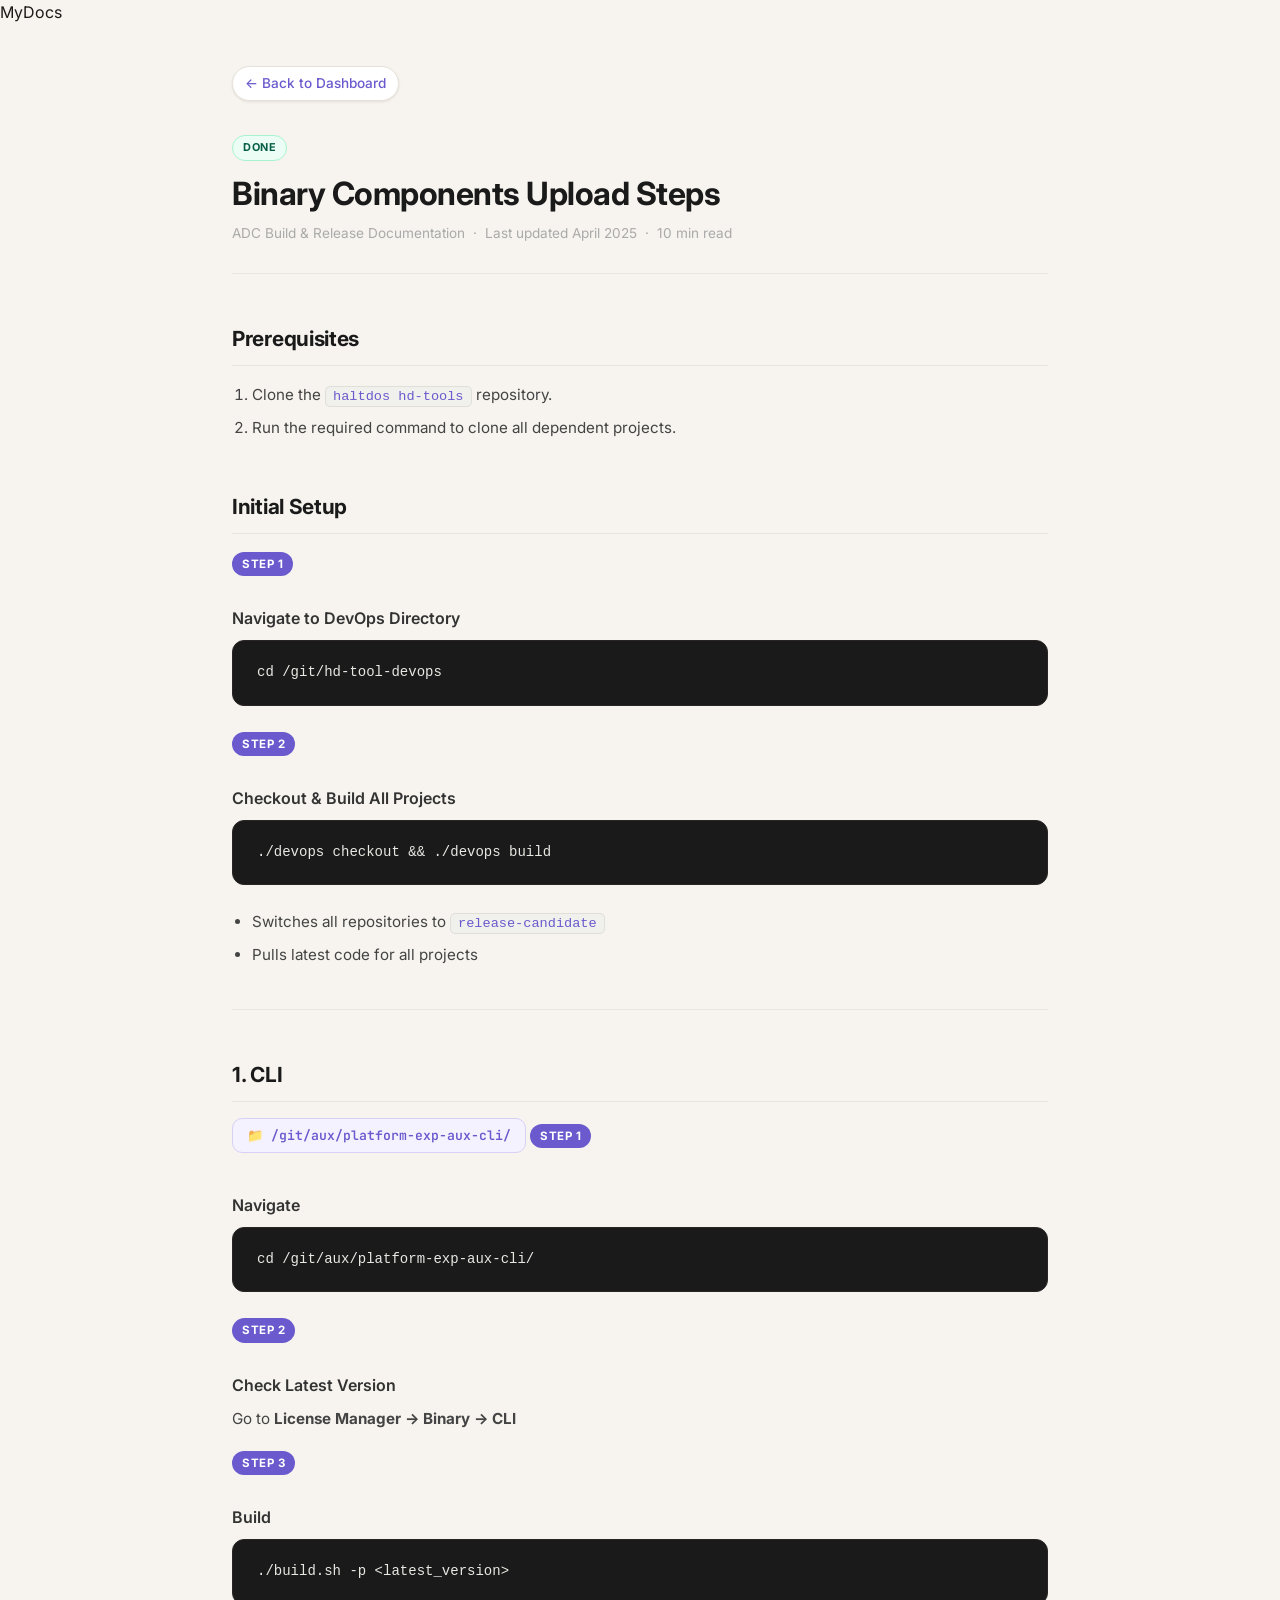
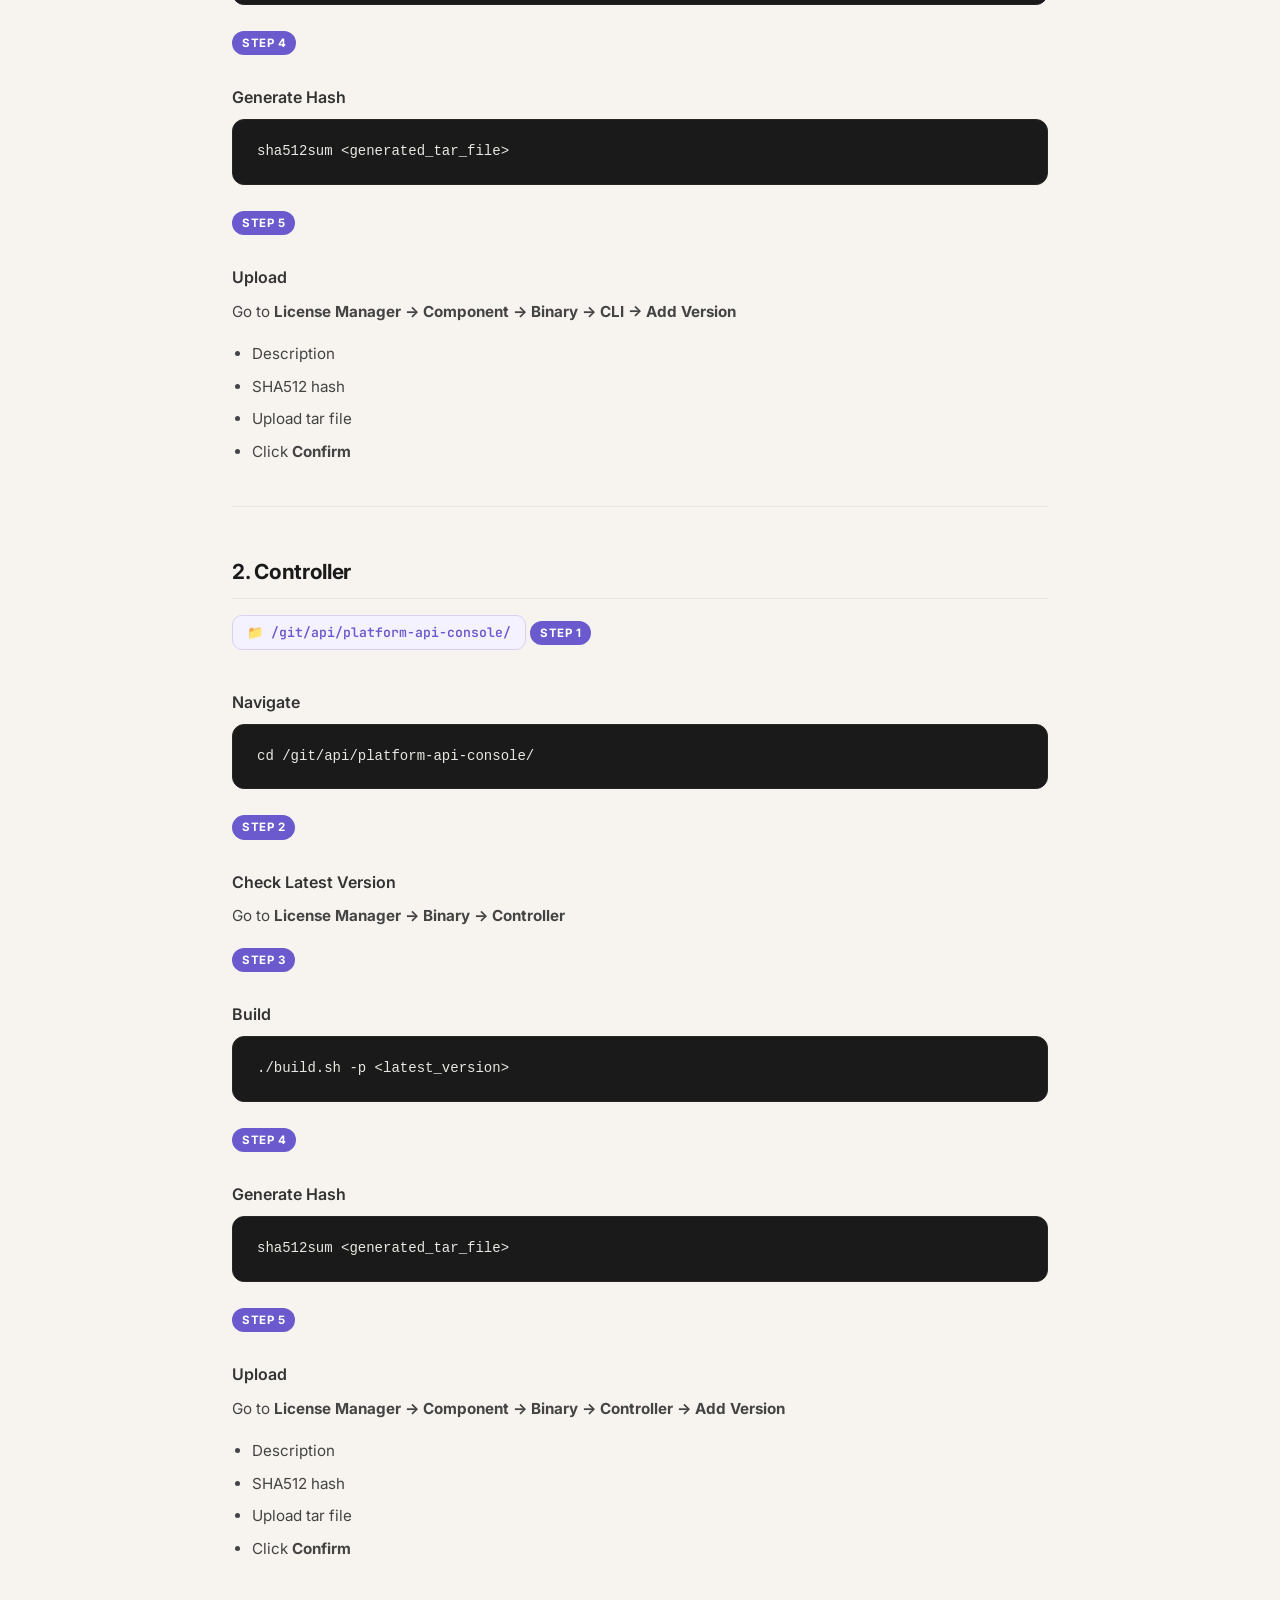
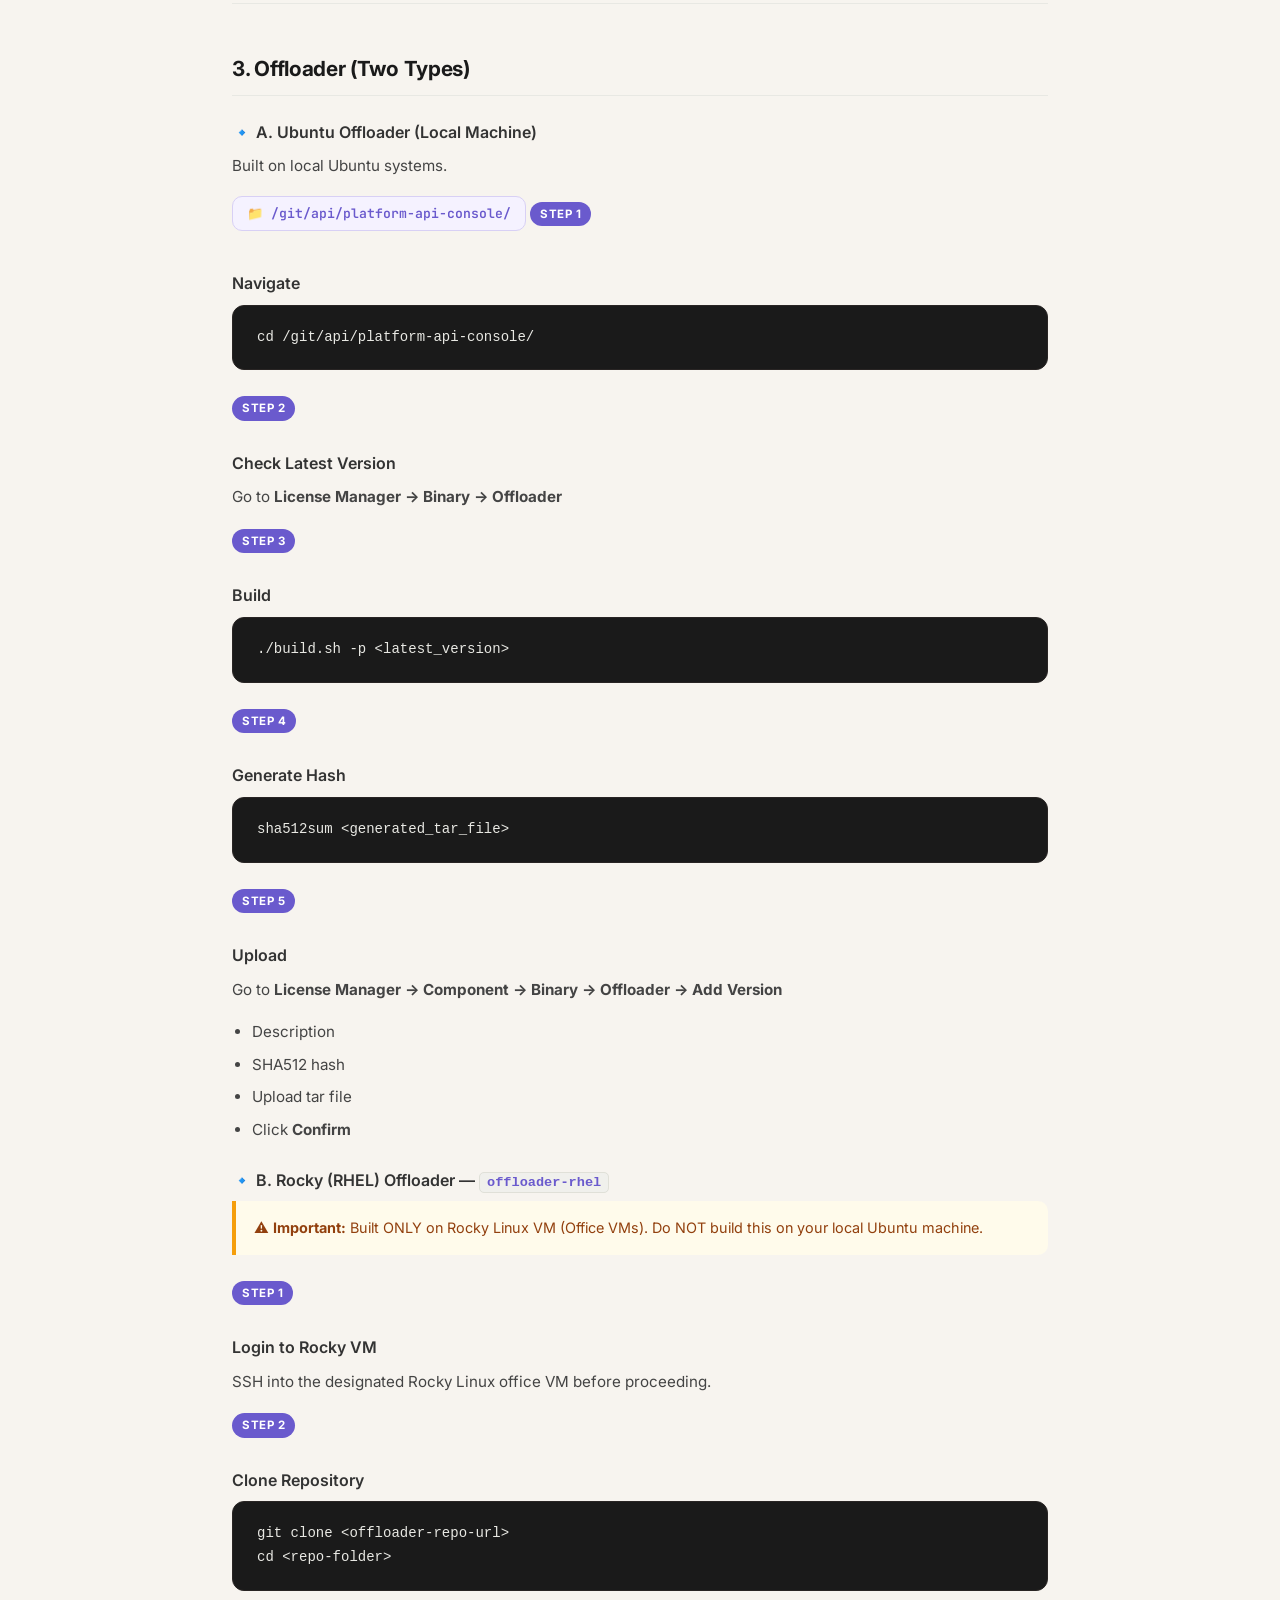
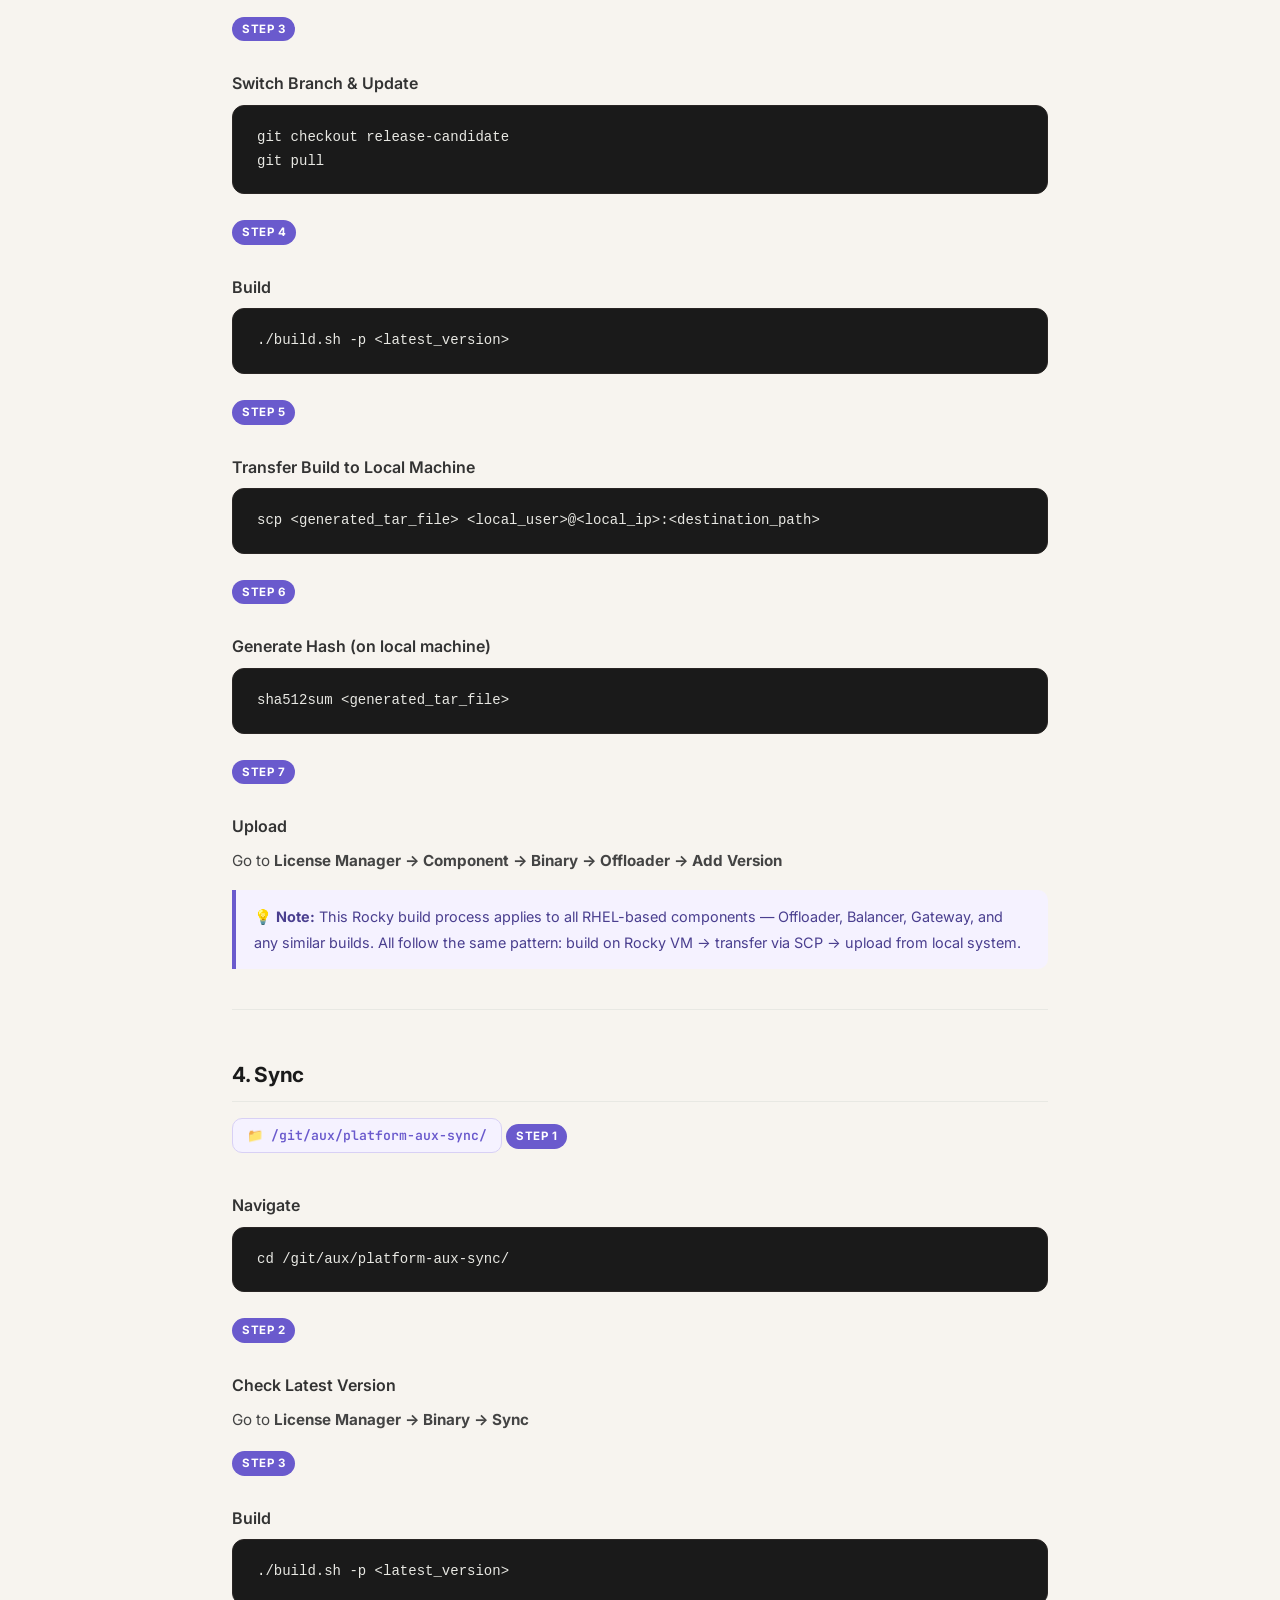
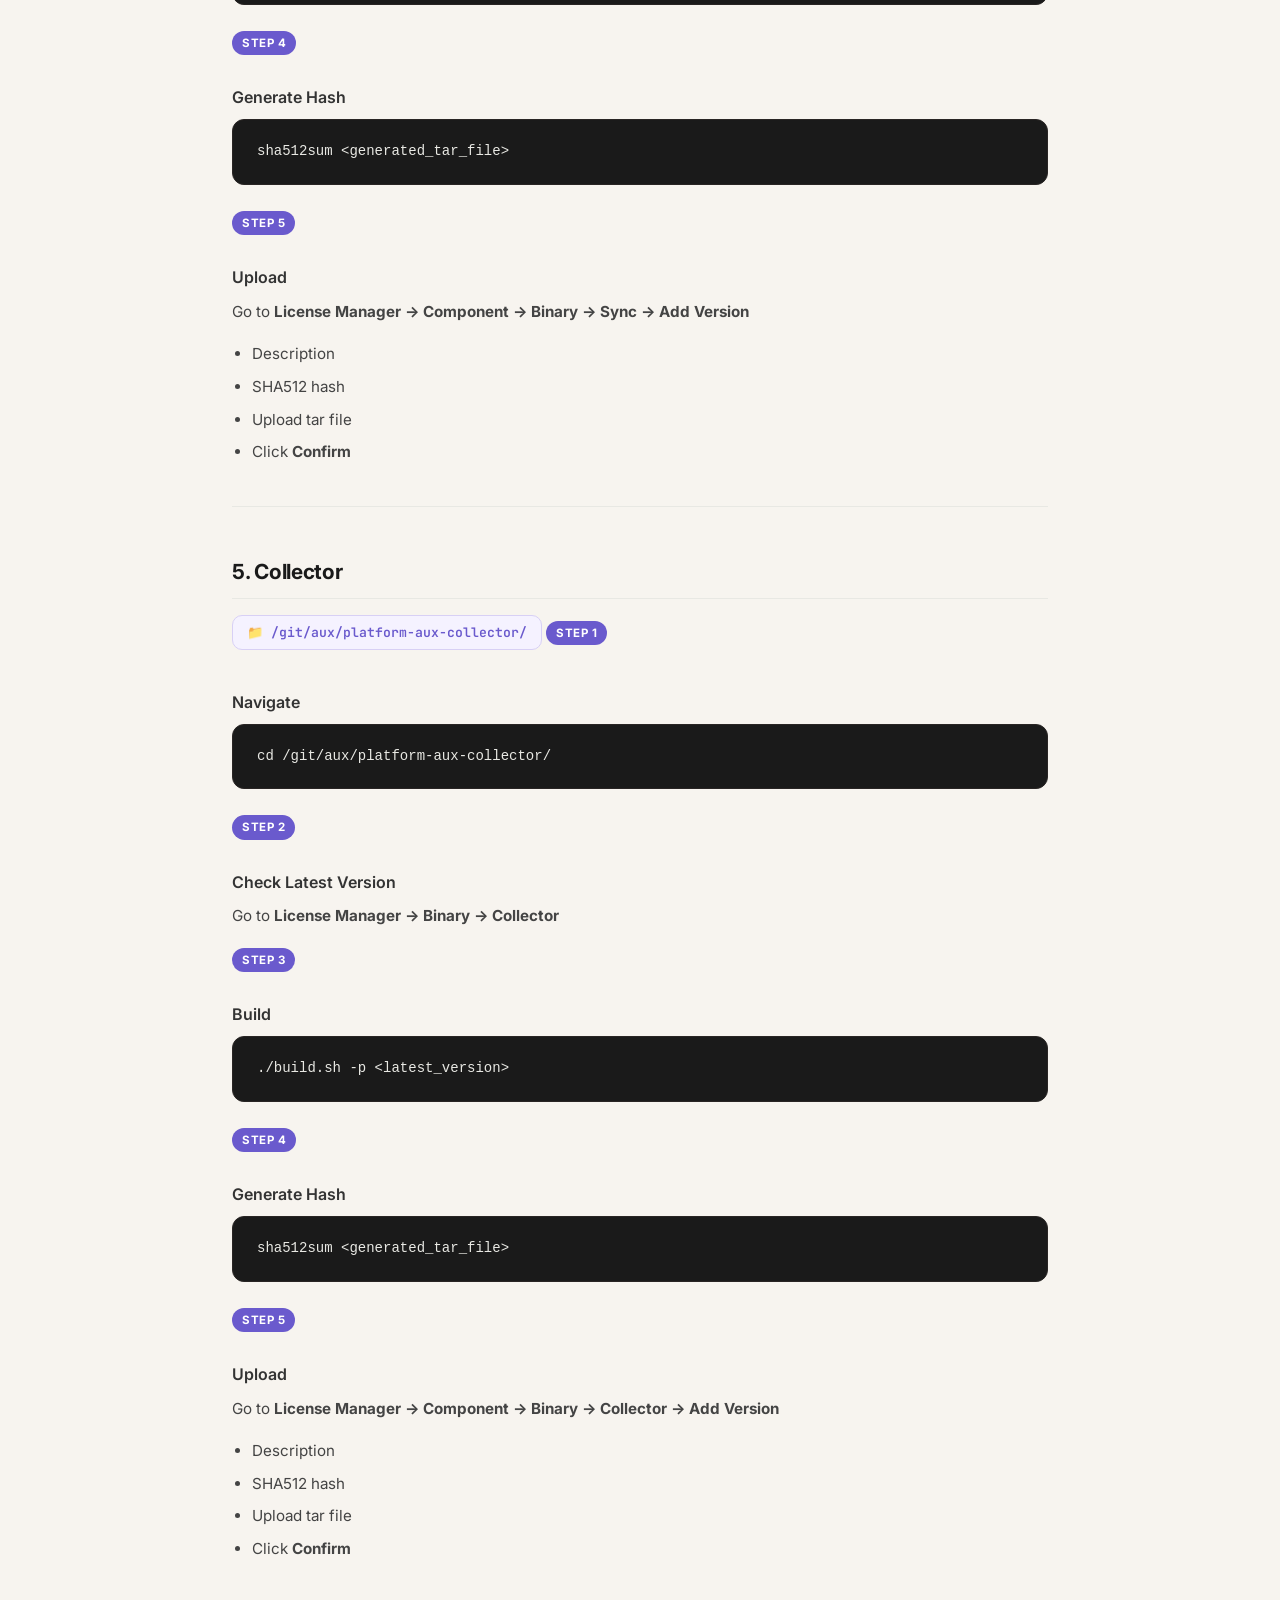
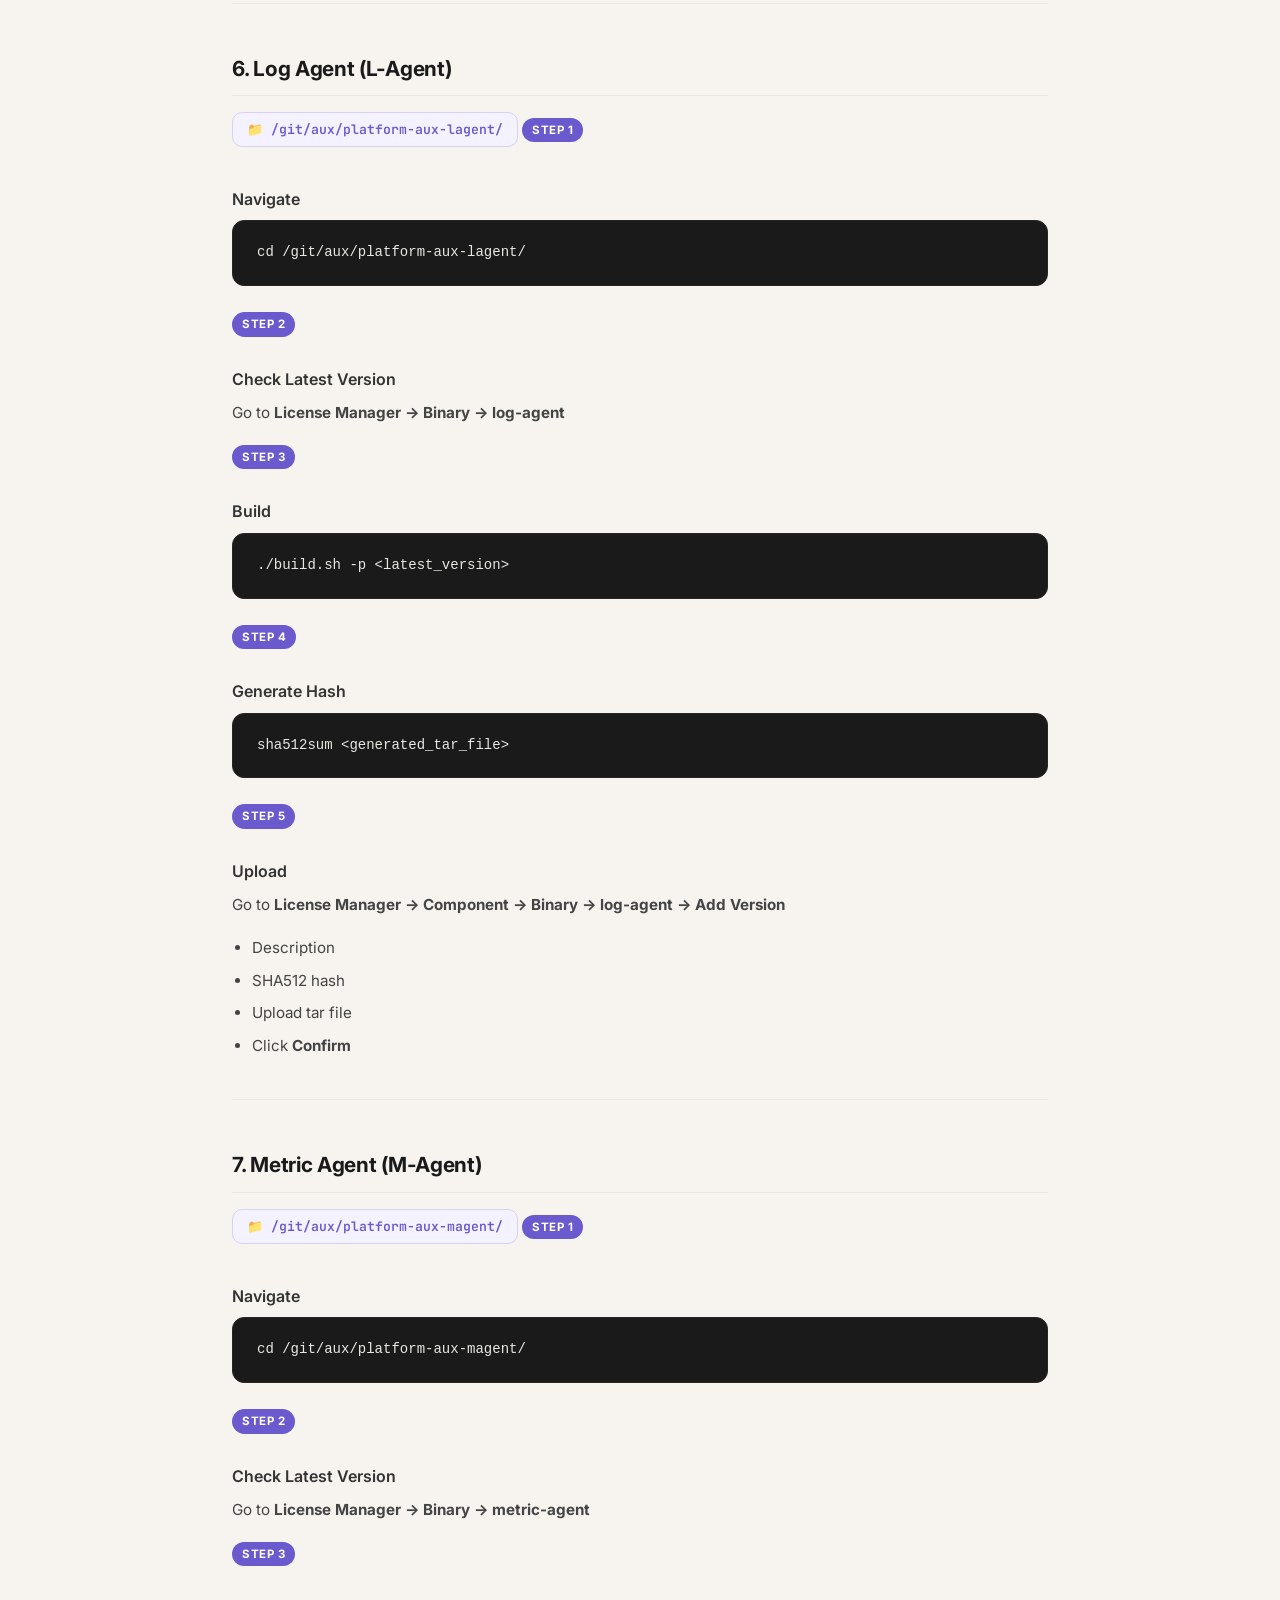
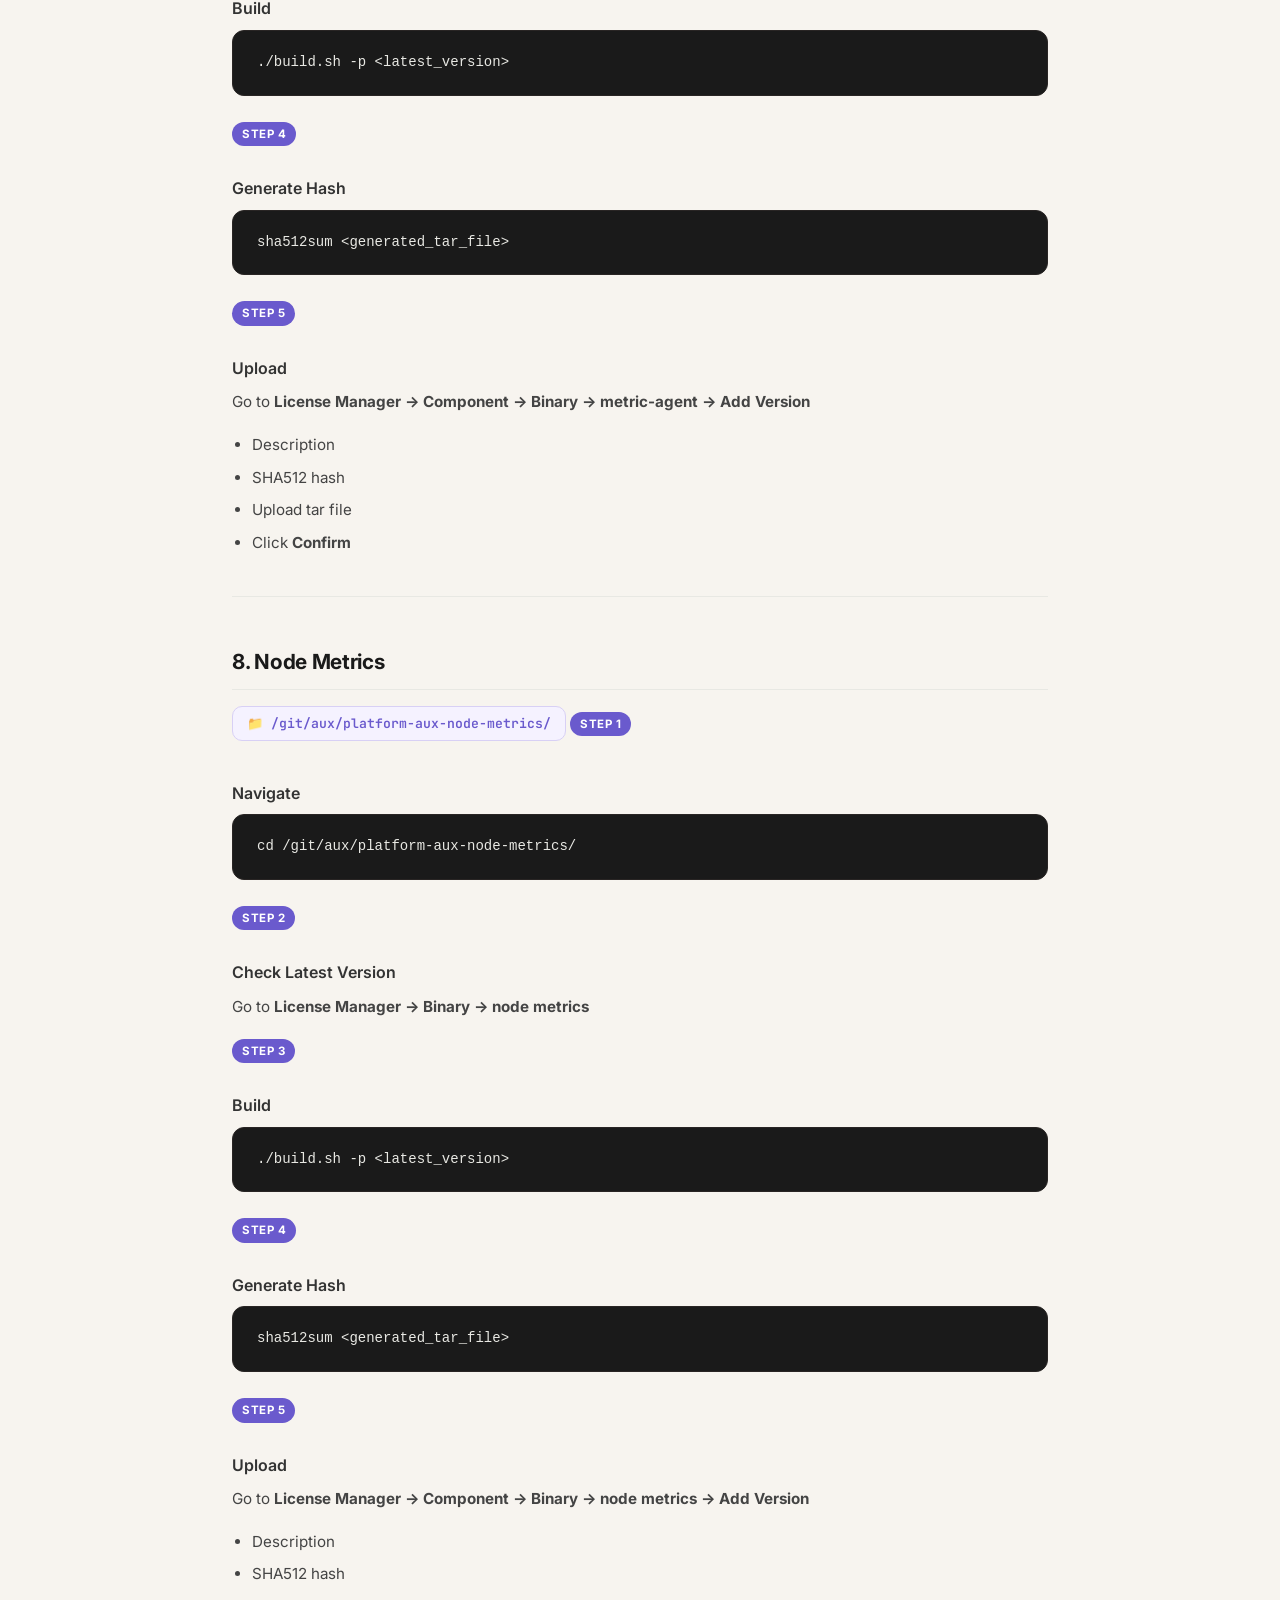
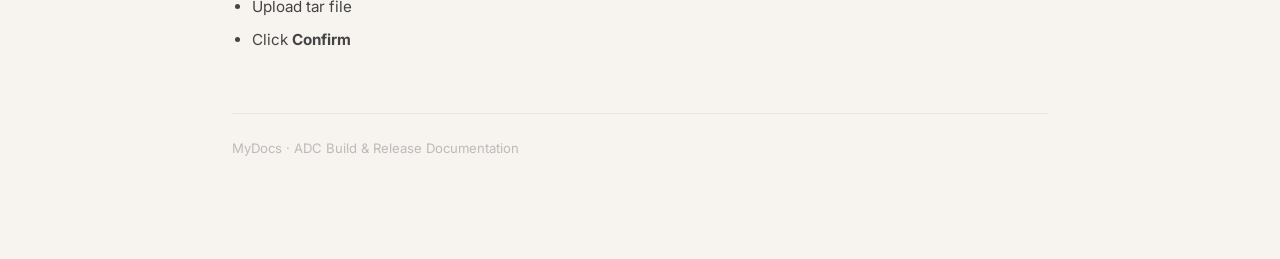
==== docs/binary-components-upload.html @ 84341613 "docs: update 2026-05-12 13:01" ====
<!DOCTYPE html>
<html lang="en">

<head>
    <meta charset="UTF-8" />
    <meta name="viewport" content="width=device-width, initial-scale=1.0" />
    <title>Binary Components Upload · MyDocs</title>
    <link rel="stylesheet" href="../style.css" />
    <style>
        .doc-wrapper {
            max-width: 70vw;
            margin: 0 auto;
            padding: 40px 40px 100px;
        }

        .back-btn {
            display: inline-flex;
            align-items: center;
            gap: 6px;
            font-size: 0.85rem;
            font-weight: 500;
            color: #6a5acd;
            text-decoration: none;
            margin-bottom: 32px;
            transition: gap 0.2s;
        }

        .back-btn:hover {
            gap: 10px;
        }

        .doc-header {
            margin-bottom: 40px;
            padding-bottom: 28px;
            border-bottom: 1px solid #e8e8e3;
        }

        .doc-header .tag {
            margin-bottom: 14px;
            display: inline-block;
        }

        .doc-header h1 {
            font-size: 2rem;
            font-weight: 700;
            letter-spacing: -0.5px;
            color: #1a1a1a;
            margin-bottom: 10px;
        }

        .doc-header .doc-meta {
            font-size: 0.85rem;
            color: #aaa;
        }

        /* ── Section headings ── */
        .doc-content h2 {
            font-size: 1.3rem;
            font-weight: 700;
            color: #1a1a1a;
            margin: 48px 0 16px;
            padding-bottom: 10px;
            border-bottom: 1px solid #e8e8e3;
            letter-spacing: -0.3px;
        }

        .doc-content h3 {
            font-size: 1rem;
            font-weight: 600;
            color: #333;
            margin: 24px 0 8px;
        }

        .doc-content p {
            font-size: 0.95rem;
            color: #444;
            line-height: 1.75;
            margin-bottom: 16px;
        }

        .doc-content ul,
        .doc-content ol {
            padding-left: 20px;
            margin-bottom: 16px;
        }

        .doc-content li {
            font-size: 0.95rem;
            color: #444;
            line-height: 1.75;
            margin-bottom: 6px;
        }

        /* ── Inline code ── */
        .doc-content code {
            background-color: #f0f0ec;
            border: 1px solid #e0e0d8;
            border-radius: 5px;
            padding: 2px 7px;
            font-size: 0.85rem;
            font-family: 'Courier New', monospace;
            color: #6a5acd;
        }

        /* ── Code block ── */
        .doc-content pre {
            background-color: #1a1a1a;
            border-radius: 12px;
            padding: 20px 24px;
            overflow-x: auto;
            margin-bottom: 24px;
        }

        .doc-content pre code {
            background: none;
            border: none;
            padding: 0;
            color: #e8e8e3;
            font-size: 0.875rem;
            line-height: 1.7;
        }

        /* ── Callout — purple (info) ── */
        .callout {
            background-color: #f5f2ff;
            border-left: 4px solid #6a5acd;
            border-radius: 0 10px 10px 0;
            padding: 14px 18px;
            margin-bottom: 24px;
        }

        .callout p {
            margin: 0;
            font-size: 0.9rem;
            color: #4a3f8f;
        }

        /* ── Warning callout — amber ── */
        .callout.warning {
            background-color: #fffbeb;
            border-left: 4px solid #f59e0b;
        }

        .callout.warning p {
            color: #92400e;
        }

        /* ── Component badge ── */
        .component-badge {
            display: inline-flex;
            align-items: center;
            gap: 8px;
            background-color: #f5f2ff;
            border: 1px solid #d8d0f5;
            border-radius: 10px;
            padding: 6px 14px;
            font-size: 0.82rem;
            font-weight: 600;
            color: #6a5acd;
            margin-bottom: 16px;
        }

        /* ── Step indicator ── */
        .step-label {
            display: inline-block;
            background-color: #6a5acd;
            color: #fff;
            font-size: 0.72rem;
            font-weight: 700;
            padding: 3px 10px;
            border-radius: 999px;
            margin-bottom: 6px;
            letter-spacing: 0.5px;
            text-transform: uppercase;
        }

        /* ── Divider ── */
        .doc-content hr {
            border: none;
            border-top: 1px solid #e8e8e3;
            margin: 40px 0;
        }

        /* ── Doc footer ── */
        .doc-footer {
            margin-top: 60px;
            padding-top: 24px;
            border-top: 1px solid #e8e8e3;
            font-size: 0.82rem;
            color: #bbb;
        }
    </style>
</head>

<body>

    <!-- ── Navbar ── -->
    <nav class="navbar">
        <div class="logo">My<span>Docs</span></div>
    </nav>

    <div class="doc-wrapper">

        <!-- ── Back ── -->
        <a class="back-btn" href="../index.html">← Back to Dashboard</a>

        <!-- ── Header ── -->
        <div class="doc-header">
            <span class="tag done">Done</span>
            <h1>Binary Components Upload Steps</h1>
            <div class="doc-meta">ADC Build &amp; Release Documentation &nbsp;·&nbsp; Last updated April 2025
                &nbsp;·&nbsp; 10 min read</div>
        </div>

        <!-- ── Content ── -->
        <div class="doc-content">

            <!-- PREREQUISITES -->
            <h2>Prerequisites</h2>
            <ol>
                <li>Clone the <code>haltdos hd-tools</code> repository.</li>
                <li>Run the required command to clone all dependent projects.</li>
            </ol>

            <!-- INITIAL SETUP -->
            <h2>Initial Setup</h2>

            <span class="step-label">Step 1</span>
            <h3>Navigate to DevOps Directory</h3>
            <pre><code>cd /git/hd-tool-devops</code></pre>

            <span class="step-label">Step 2</span>
            <h3>Checkout &amp; Build All Projects</h3>
            <pre><code>./devops checkout && ./devops build</code></pre>
            <ul>
                <li>Switches all repositories to <code>release-candidate</code></li>
                <li>Pulls latest code for all projects</li>
            </ul>

            <hr />

            <!-- 1. CLI -->
            <h2>1. CLI</h2>
            <div class="component-badge">📁 /git/aux/platform-exp-aux-cli/</div>

            <span class="step-label">Step 1</span>
            <h3>Navigate</h3>
            <pre><code>cd /git/aux/platform-exp-aux-cli/</code></pre>

            <span class="step-label">Step 2</span>
            <h3>Check Latest Version</h3>
            <p>Go to <strong>License Manager → Binary → CLI</strong></p>

            <span class="step-label">Step 3</span>
            <h3>Build</h3>
            <pre><code>./build.sh -p &lt;latest_version&gt;</code></pre>

            <span class="step-label">Step 4</span>
            <h3>Generate Hash</h3>
            <pre><code>sha512sum &lt;generated_tar_file&gt;</code></pre>

            <span class="step-label">Step 5</span>
            <h3>Upload</h3>
            <p>Go to <strong>License Manager → Component → Binary → CLI → Add Version</strong></p>
            <ul>
                <li>Description</li>
                <li>SHA512 hash</li>
                <li>Upload tar file</li>
                <li>Click <strong>Confirm</strong></li>
            </ul>

            <hr />

            <!-- 2. CONTROLLER -->
            <h2>2. Controller</h2>
            <div class="component-badge">📁 /git/api/platform-api-console/</div>

            <span class="step-label">Step 1</span>
            <h3>Navigate</h3>
            <pre><code>cd /git/api/platform-api-console/</code></pre>

            <span class="step-label">Step 2</span>
            <h3>Check Latest Version</h3>
            <p>Go to <strong>License Manager → Binary → Controller</strong></p>

            <span class="step-label">Step 3</span>
            <h3>Build</h3>
            <pre><code>./build.sh -p &lt;latest_version&gt;</code></pre>

            <span class="step-label">Step 4</span>
            <h3>Generate Hash</h3>
            <pre><code>sha512sum &lt;generated_tar_file&gt;</code></pre>

            <span class="step-label">Step 5</span>
            <h3>Upload</h3>
            <p>Go to <strong>License Manager → Component → Binary → Controller → Add Version</strong></p>
            <ul>
                <li>Description</li>
                <li>SHA512 hash</li>
                <li>Upload tar file</li>
                <li>Click <strong>Confirm</strong></li>
            </ul>

            <hr />

            <!-- 3. OFFLOADER -->
            <h2>3. Offloader (Two Types)</h2>

            <h3>🔹 A. Ubuntu Offloader (Local Machine)</h3>
            <p>Built on local Ubuntu systems.</p>
            <div class="component-badge">📁 /git/api/platform-api-console/</div>

            <span class="step-label">Step 1</span>
            <h3>Navigate</h3>
            <pre><code>cd /git/api/platform-api-console/</code></pre>

            <span class="step-label">Step 2</span>
            <h3>Check Latest Version</h3>
            <p>Go to <strong>License Manager → Binary → Offloader</strong></p>

            <span class="step-label">Step 3</span>
            <h3>Build</h3>
            <pre><code>./build.sh -p &lt;latest_version&gt;</code></pre>

            <span class="step-label">Step 4</span>
            <h3>Generate Hash</h3>
            <pre><code>sha512sum &lt;generated_tar_file&gt;</code></pre>

            <span class="step-label">Step 5</span>
            <h3>Upload</h3>
            <p>Go to <strong>License Manager → Component → Binary → Offloader → Add Version</strong></p>
            <ul>
                <li>Description</li>
                <li>SHA512 hash</li>
                <li>Upload tar file</li>
                <li>Click <strong>Confirm</strong></li>
            </ul>

            <h3>🔹 B. Rocky (RHEL) Offloader — <code>offloader-rhel</code></h3>
            <div class="callout warning">
                <p>⚠️ <strong>Important:</strong> Built ONLY on Rocky Linux VM (Office VMs). Do NOT build this on your
                    local Ubuntu machine.</p>
            </div>

            <span class="step-label">Step 1</span>
            <h3>Login to Rocky VM</h3>
            <p>SSH into the designated Rocky Linux office VM before proceeding.</p>

            <span class="step-label">Step 2</span>
            <h3>Clone Repository</h3>
            <pre><code>git clone &lt;offloader-repo-url&gt;
cd &lt;repo-folder&gt;</code></pre>

            <span class="step-label">Step 3</span>
            <h3>Switch Branch &amp; Update</h3>
            <pre><code>git checkout release-candidate
git pull</code></pre>

            <span class="step-label">Step 4</span>
            <h3>Build</h3>
            <pre><code>./build.sh -p &lt;latest_version&gt;</code></pre>

            <span class="step-label">Step 5</span>
            <h3>Transfer Build to Local Machine</h3>
            <pre><code>scp &lt;generated_tar_file&gt; &lt;local_user&gt;@&lt;local_ip&gt;:&lt;destination_path&gt;</code></pre>

            <span class="step-label">Step 6</span>
            <h3>Generate Hash (on local machine)</h3>
            <pre><code>sha512sum &lt;generated_tar_file&gt;</code></pre>

            <span class="step-label">Step 7</span>
            <h3>Upload</h3>
            <p>Go to <strong>License Manager → Component → Binary → Offloader → Add Version</strong></p>

            <div class="callout">
                <p>💡 <strong>Note:</strong> This Rocky build process applies to all RHEL-based components — Offloader,
                    Balancer, Gateway, and any similar builds. All follow the same pattern: build on Rocky VM → transfer
                    via SCP → upload from local system.</p>
            </div>

            <hr />

            <!-- 4. SYNC -->
            <h2>4. Sync</h2>
            <div class="component-badge">📁 /git/aux/platform-aux-sync/</div>

            <span class="step-label">Step 1</span>
            <h3>Navigate</h3>
            <pre><code>cd /git/aux/platform-aux-sync/</code></pre>

            <span class="step-label">Step 2</span>
            <h3>Check Latest Version</h3>
            <p>Go to <strong>License Manager → Binary → Sync</strong></p>

            <span class="step-label">Step 3</span>
            <h3>Build</h3>
            <pre><code>./build.sh -p &lt;latest_version&gt;</code></pre>

            <span class="step-label">Step 4</span>
            <h3>Generate Hash</h3>
            <pre><code>sha512sum &lt;generated_tar_file&gt;</code></pre>

            <span class="step-label">Step 5</span>
            <h3>Upload</h3>
            <p>Go to <strong>License Manager → Component → Binary → Sync → Add Version</strong></p>
            <ul>
                <li>Description</li>
                <li>SHA512 hash</li>
                <li>Upload tar file</li>
                <li>Click <strong>Confirm</strong></li>
            </ul>

            <hr />

            <!-- 5. COLLECTOR -->
            <h2>5. Collector</h2>
            <div class="component-badge">📁 /git/aux/platform-aux-collector/</div>

            <span class="step-label">Step 1</span>
            <h3>Navigate</h3>
            <pre><code>cd /git/aux/platform-aux-collector/</code></pre>

            <span class="step-label">Step 2</span>
            <h3>Check Latest Version</h3>
            <p>Go to <strong>License Manager → Binary → Collector</strong></p>

            <span class="step-label">Step 3</span>
            <h3>Build</h3>
            <pre><code>./build.sh -p &lt;latest_version&gt;</code></pre>

            <span class="step-label">Step 4</span>
            <h3>Generate Hash</h3>
            <pre><code>sha512sum &lt;generated_tar_file&gt;</code></pre>

            <span class="step-label">Step 5</span>
            <h3>Upload</h3>
            <p>Go to <strong>License Manager → Component → Binary → Collector → Add Version</strong></p>
            <ul>
                <li>Description</li>
                <li>SHA512 hash</li>
                <li>Upload tar file</li>
                <li>Click <strong>Confirm</strong></li>
            </ul>

            <hr />

            <!-- 6. LOG AGENT -->
            <h2>6. Log Agent (L-Agent)</h2>
            <div class="component-badge">📁 /git/aux/platform-aux-lagent/</div>

            <span class="step-label">Step 1</span>
            <h3>Navigate</h3>
            <pre><code>cd /git/aux/platform-aux-lagent/</code></pre>

            <span class="step-label">Step 2</span>
            <h3>Check Latest Version</h3>
            <p>Go to <strong>License Manager → Binary → log-agent</strong></p>

            <span class="step-label">Step 3</span>
            <h3>Build</h3>
            <pre><code>./build.sh -p &lt;latest_version&gt;</code></pre>

            <span class="step-label">Step 4</span>
            <h3>Generate Hash</h3>
            <pre><code>sha512sum &lt;generated_tar_file&gt;</code></pre>

            <span class="step-label">Step 5</span>
            <h3>Upload</h3>
            <p>Go to <strong>License Manager → Component → Binary → log-agent → Add Version</strong></p>
            <ul>
                <li>Description</li>
                <li>SHA512 hash</li>
                <li>Upload tar file</li>
                <li>Click <strong>Confirm</strong></li>
            </ul>

            <hr />

            <!-- 7. METRIC AGENT -->
            <h2>7. Metric Agent (M-Agent)</h2>
            <div class="component-badge">📁 /git/aux/platform-aux-magent/</div>

            <span class="step-label">Step 1</span>
            <h3>Navigate</h3>
            <pre><code>cd /git/aux/platform-aux-magent/</code></pre>

            <span class="step-label">Step 2</span>
            <h3>Check Latest Version</h3>
            <p>Go to <strong>License Manager → Binary → metric-agent</strong></p>

            <span class="step-label">Step 3</span>
            <h3>Build</h3>
            <pre><code>./build.sh -p &lt;latest_version&gt;</code></pre>

            <span class="step-label">Step 4</span>
            <h3>Generate Hash</h3>
            <pre><code>sha512sum &lt;generated_tar_file&gt;</code></pre>

            <span class="step-label">Step 5</span>
            <h3>Upload</h3>
            <p>Go to <strong>License Manager → Component → Binary → metric-agent → Add Version</strong></p>
            <ul>
                <li>Description</li>
                <li>SHA512 hash</li>
                <li>Upload tar file</li>
                <li>Click <strong>Confirm</strong></li>
            </ul>

            <hr />

            <!-- 8. NODE METRICS -->
            <h2>8. Node Metrics</h2>
            <div class="component-badge">📁 /git/aux/platform-aux-node-metrics/</div>

            <span class="step-label">Step 1</span>
            <h3>Navigate</h3>
            <pre><code>cd /git/aux/platform-aux-node-metrics/</code></pre>

            <span class="step-label">Step 2</span>
            <h3>Check Latest Version</h3>
            <p>Go to <strong>License Manager → Binary → node metrics</strong></p>

            <span class="step-label">Step 3</span>
            <h3>Build</h3>
            <pre><code>./build.sh -p &lt;latest_version&gt;</code></pre>

            <span class="step-label">Step 4</span>
            <h3>Generate Hash</h3>
            <pre><code>sha512sum &lt;generated_tar_file&gt;</code></pre>

            <span class="step-label">Step 5</span>
            <h3>Upload</h3>
            <p>Go to <strong>License Manager → Component → Binary → node metrics → Add Version</strong></p>
            <ul>
                <li>Description</li>
                <li>SHA512 hash</li>
                <li>Upload tar file</li>
                <li>Click <strong>Confirm</strong></li>
            </ul>

        </div>
        <!-- ── End Content ── -->

        <div class="doc-footer">
            MyDocs · ADC Build &amp; Release Documentation
        </div>

    </div>

</body>

</html>
---- style.css ----
/* ============================================
   HALTDOS DOCS — Design System
   Phase 1: Full CSS Foundation
   Palette: Warm Slate + Amber
============================================ */

/* ── Google Fonts ── */
@import url('https://fonts.googleapis.com/css2?family=Inter:wght@300;400;500;600;700;800&family=JetBrains+Mono:wght@400;500&display=swap');

/* ============================================
   DESIGN TOKENS — Light Mode
============================================ */
:root {
    /* Backgrounds */
    --bg-base: #F7F4EF;
    --bg-surface: #FFFFFF;
    --bg-elevated: #FDFCFA;
    --bg-sunken: #F0EDE6;

    /* Sidebar */
    --sidebar-bg: #1C1917;
    --sidebar-text: #A8A29E;
    --sidebar-text-hover: #FAFAF9;
    --sidebar-active-bg: rgba(217, 119, 6, 0.15);
    --sidebar-active: #F59E0B;
    --sidebar-border: rgba(255, 255, 255, 0.06);
    --sidebar-width: 260px;

    /* Accent — Amber */
    --accent: #D97706;
    --accent-hover: #B45309;
    --accent-soft: #FEF3C7;
    --accent-border: #FDE68A;
    --accent-text: #92400E;

    /* Text */
    --text-primary: #1C1917;
    --text-secondary: #44403C;
    --text-muted: #78716C;
    --text-faint: #A8A29E;

    /* Borders */
    --border: #E7E2D9;
    --border-strong: #D6CFC4;

    /* Status colors */
    --done-bg: #ECFDF5;
    --done-text: #065F46;
    --done-border: #A7F3D0;

    --progress-bg: #FEF3C7;
    --progress-text: #92400E;
    --progress-border: #FDE68A;

    --draft-bg: #F5F5F4;
    --draft-text: #57534E;
    --draft-border: #D6D3D1;

    /* Shadows */
    --shadow-sm: 0 1px 3px rgba(28, 25, 23, 0.06), 0 1px 2px rgba(28, 25, 23, 0.04);
    --shadow-md: 0 4px 16px rgba(28, 25, 23, 0.08), 0 2px 6px rgba(28, 25, 23, 0.04);
    --shadow-lg: 0 12px 40px rgba(28, 25, 23, 0.12), 0 4px 12px rgba(28, 25, 23, 0.06);
    --shadow-glow: 0 0 0 3px rgba(217, 119, 6, 0.15);

    /* Radius */
    --radius-sm: 6px;
    --radius-md: 12px;
    --radius-lg: 16px;
    --radius-xl: 22px;
    --radius-full: 999px;

    /* Transitions */
    --transition: all 0.2s cubic-bezier(0.4, 0, 0.2, 1);
    --transition-slow: all 0.35s cubic-bezier(0.4, 0, 0.2, 1);

    /* Typography */
    --font-sans: 'Inter', -apple-system, BlinkMacSystemFont, sans-serif;
    --font-mono: 'JetBrains Mono', 'Courier New', monospace;

    /* Layout */
    --topbar-height: 56px;
    --content-max: 760px;
}

/* ============================================
   DESIGN TOKENS — Dark Mode
============================================ */
[data-theme="dark"] {
    --bg-base: #0C0A09;
    --bg-surface: #1C1917;
    --bg-elevated: #231F1D;
    --bg-sunken: #141210;

    --sidebar-bg: #111010;
    --sidebar-text: #78716C;
    --sidebar-text-hover: #FAFAF9;
    --sidebar-active-bg: rgba(217, 119, 6, 0.18);
    --sidebar-active: #FBBF24;
    --sidebar-border: rgba(255, 255, 255, 0.05);

    --accent: #F59E0B;
    --accent-hover: #FBBF24;
    --accent-soft: rgba(245, 158, 11, 0.12);
    --accent-border: rgba(245, 158, 11, 0.3);
    --accent-text: #FDE68A;

    --text-primary: #FAFAF9;
    --text-secondary: #D6D3D1;
    --text-muted: #A8A29E;
    --text-faint: #57534E;

    --border: #292524;
    --border-strong: #3D3835;

    --done-bg: rgba(6, 95, 70, 0.2);
    --done-text: #6EE7B7;
    --done-border: rgba(110, 231, 183, 0.2);

    --progress-bg: rgba(146, 64, 14, 0.2);
    --progress-text: #FDE68A;
    --progress-border: rgba(253, 230, 138, 0.2);

    --draft-bg: rgba(87, 83, 78, 0.2);
    --draft-text: #A8A29E;
    --draft-border: rgba(168, 162, 158, 0.2);

    --shadow-sm: 0 1px 3px rgba(0, 0, 0, 0.3);
    --shadow-md: 0 4px 16px rgba(0, 0, 0, 0.4);
    --shadow-lg: 0 12px 40px rgba(0, 0, 0, 0.5);
    --shadow-glow: 0 0 0 3px rgba(245, 158, 11, 0.2);
}

/* ============================================
   RESET & BASE
============================================ */
*,
*::before,
*::after {
    margin: 0;
    padding: 0;
    box-sizing: border-box;
}

html {
    scroll-behavior: smooth;
    -webkit-font-smoothing: antialiased;
    -moz-osx-font-smoothing: grayscale;
}

body {
    font-family: var(--font-sans);
    background-color: var(--bg-base);
    color: var(--text-primary);
    min-height: 100vh;
    transition: background-color 0.3s ease, color 0.3s ease;
    line-height: 1.6;
}

/* ============================================
   SCROLLBAR
============================================ */
::-webkit-scrollbar {
    width: 6px;
    height: 6px;
}

::-webkit-scrollbar-track {
    background: transparent;
}

::-webkit-scrollbar-thumb {
    background: var(--border-strong);
    border-radius: var(--radius-full);
}

::-webkit-scrollbar-thumb:hover {
    background: var(--text-faint);
}

/* ============================================
   READING PROGRESS BAR
============================================ */
#progress-bar {
    position: fixed;
    top: 0;
    left: 0;
    height: 3px;
    width: 0%;
    background: linear-gradient(90deg, var(--accent), #FBBF24);
    z-index: 9999;
    transition: width 0.1s linear;
    border-radius: 0 var(--radius-full) var(--radius-full) 0;
}

/* ============================================
   SIDEBAR
============================================ */
.sidebar {
    position: fixed;
    top: 0;
    left: 0;
    width: var(--sidebar-width);
    height: 100vh;
    background-color: var(--sidebar-bg);
    display: flex;
    flex-direction: column;
    z-index: 200;
    overflow: hidden;
    transition: var(--transition-slow);
}

.sidebar-logo {
    padding: 20px 20px 16px;
    border-bottom: 1px solid var(--sidebar-border);
    flex-shrink: 0;
}

.sidebar-logo a {
    text-decoration: none;
    display: flex;
    align-items: center;
    gap: 10px;
}

.logo-mark {
    width: 32px;
    height: 32px;
    background: linear-gradient(135deg, var(--accent), #FBBF24);
    border-radius: var(--radius-sm);
    display: flex;
    align-items: center;
    justify-content: center;
    font-size: 0.8rem;
    font-weight: 800;
    color: #1C1917;
    flex-shrink: 0;
    box-shadow: 0 2px 8px rgba(217, 119, 6, 0.4);
}

.logo-text {
    font-size: 0.95rem;
    font-weight: 700;
    color: #FAFAF9;
    letter-spacing: -0.2px;
}

.logo-text span {
    color: var(--sidebar-active);
}

/* ── Sidebar Search trigger ── */
.sidebar-search {
    margin: 14px 14px 8px;
    flex-shrink: 0;
}

.sidebar-search-btn {
    width: 100%;
    background: rgba(255, 255, 255, 0.05);
    border: 1px solid var(--sidebar-border);
    border-radius: var(--radius-md);
    padding: 8px 12px;
    display: flex;
    align-items: center;
    gap: 8px;
    cursor: pointer;
    transition: var(--transition);
    color: var(--sidebar-text);
    font-family: var(--font-sans);
    font-size: 0.82rem;
}

.sidebar-search-btn:hover {
    background: rgba(255, 255, 255, 0.08);
    color: var(--sidebar-text-hover);
    border-color: rgba(255, 255, 255, 0.1);
}

.sidebar-search-btn .search-icon {
    font-size: 0.85rem;
}

.sidebar-search-kbd {
    margin-left: auto;
    background: rgba(255, 255, 255, 0.08);
    border: 1px solid rgba(255, 255, 255, 0.1);
    border-radius: 4px;
    padding: 1px 6px;
    font-size: 0.7rem;
    color: var(--sidebar-text);
    font-family: var(--font-mono);
}

/* ── Sidebar Nav ── */
.sidebar-nav {
    flex: 1;
    overflow-y: auto;
    padding: 8px 10px 20px;
}

.sidebar-nav::-webkit-scrollbar {
    width: 3px;
}

.nav-section {
    margin-bottom: 6px;
}

.nav-section-title {
    font-size: 0.68rem;
    font-weight: 600;
    text-transform: uppercase;
    letter-spacing: 0.8px;
    color: var(--sidebar-text);
    padding: 10px 10px 6px;
    opacity: 0.6;
}

.nav-item {
    display: flex;
    align-items: center;
    gap: 9px;
    padding: 7px 10px;
    border-radius: var(--radius-sm);
    text-decoration: none;
    color: var(--sidebar-text);
    font-size: 0.84rem;
    font-weight: 450;
    transition: var(--transition);
    margin-bottom: 1px;
    position: relative;
}

.nav-item:hover {
    background: rgba(255, 255, 255, 0.06);
    color: var(--sidebar-text-hover);
}

.nav-item.active {
    background: var(--sidebar-active-bg);
    color: var(--sidebar-active);
    font-weight: 500;
}

.nav-item.active::before {
    content: '';
    position: absolute;
    left: 0;
    top: 20%;
    height: 60%;
    width: 3px;
    background: var(--sidebar-active);
    border-radius: 0 var(--radius-full) var(--radius-full) 0;
}

.nav-item-icon {
    font-size: 0.9rem;
    flex-shrink: 0;
}

.nav-item-tag {
    margin-left: auto;
    font-size: 0.65rem;
    font-weight: 600;
    padding: 2px 7px;
    border-radius: var(--radius-full);
    text-transform: uppercase;
    letter-spacing: 0.3px;
}

.nav-item-tag.done {
    background: var(--done-bg);
    color: var(--done-text);
}

.nav-item-tag.progress {
    background: var(--progress-bg);
    color: var(--progress-text);
}

.nav-item-tag.draft {
    background: var(--draft-bg);
    color: var(--draft-text);
}

/* ── Sidebar Footer ── */
.sidebar-footer {
    padding: 14px;
    border-top: 1px solid var(--sidebar-border);
    flex-shrink: 0;
}

.theme-toggle {
    width: 100%;
    background: rgba(255, 255, 255, 0.05);
    border: 1px solid var(--sidebar-border);
    border-radius: var(--radius-md);
    padding: 8px 12px;
    display: flex;
    align-items: center;
    gap: 10px;
    cursor: pointer;
    transition: var(--transition);
    color: var(--sidebar-text);
    font-family: var(--font-sans);
    font-size: 0.82rem;
}

.theme-toggle:hover {
    background: rgba(255, 255, 255, 0.08);
    color: var(--sidebar-text-hover);
}

.theme-toggle-icon {
    font-size: 1rem;
}

.theme-toggle-label {
    flex: 1;
    text-align: left;
}

.theme-toggle-pill {
    width: 32px;
    height: 18px;
    background: rgba(255, 255, 255, 0.1);
    border-radius: var(--radius-full);
    position: relative;
    transition: var(--transition);
}

.theme-toggle-pill::after {
    content: '';
    position: absolute;
    top: 2px;
    left: 2px;
    width: 14px;
    height: 14px;
    background: var(--sidebar-text);
    border-radius: 50%;
    transition: var(--transition);
}

[data-theme="dark"] .theme-toggle-pill {
    background: rgba(217, 119, 6, 0.4);
}

[data-theme="dark"] .theme-toggle-pill::after {
    transform: translateX(14px);
    background: var(--accent);
}

/* ============================================
   MAIN LAYOUT
============================================ */
.main-wrapper {
    margin-left: var(--sidebar-width);
    min-height: 100vh;
    display: flex;
    flex-direction: column;
}

/* ============================================
   TOPBAR
============================================ */
.topbar {
    height: var(--topbar-height);
    background: var(--bg-surface);
    border-bottom: 1px solid var(--border);
    display: flex;
    align-items: center;
    padding: 0 32px;
    gap: 16px;
    position: sticky;
    top: 0;
    z-index: 100;
    box-shadow: var(--shadow-sm);
}

.topbar-breadcrumb {
    display: flex;
    align-items: center;
    gap: 6px;
    font-size: 0.83rem;
    color: var(--text-muted);
    flex: 1;
}

.topbar-breadcrumb a {
    color: var(--text-muted);
    text-decoration: none;
    transition: var(--transition);
}

.topbar-breadcrumb a:hover {
    color: var(--accent);
}

.topbar-breadcrumb .sep {
    color: var(--border-strong);
    font-size: 0.75rem;
}

.topbar-breadcrumb .current {
    color: var(--text-primary);
    font-weight: 500;
}

.topbar-search-btn {
    display: flex;
    align-items: center;
    gap: 8px;
    background: var(--bg-sunken);
    border: 1px solid var(--border);
    border-radius: var(--radius-md);
    padding: 7px 14px;
    cursor: pointer;
    color: var(--text-muted);
    font-family: var(--font-sans);
    font-size: 0.82rem;
    transition: var(--transition);
    white-space: nowrap;
}

.topbar-search-btn:hover {
    border-color: var(--accent);
    color: var(--text-primary);
    box-shadow: var(--shadow-glow);
}

.topbar-search-kbd {
    background: var(--bg-surface);
    border: 1px solid var(--border);
    border-radius: 4px;
    padding: 1px 6px;
    font-size: 0.7rem;
    font-family: var(--font-mono);
    color: var(--text-faint);
}

/* ============================================
   SPOTLIGHT SEARCH MODAL
============================================ */
.search-overlay {
    position: fixed;
    inset: 0;
    background: rgba(28, 25, 23, 0.6);
    backdrop-filter: blur(6px);
    z-index: 1000;
    display: flex;
    align-items: flex-start;
    justify-content: center;
    padding-top: 80px;
    opacity: 0;
    pointer-events: none;
    transition: opacity 0.2s ease;
}

.search-overlay.open {
    opacity: 1;
    pointer-events: all;
}

.search-modal {
    background: var(--bg-surface);
    border: 1px solid var(--border);
    border-radius: var(--radius-xl);
    width: 100%;
    max-width: 560px;
    box-shadow: var(--shadow-lg);
    overflow: hidden;
    transform: translateY(-12px) scale(0.98);
    transition: transform 0.2s cubic-bezier(0.4, 0, 0.2, 1);
}

.search-overlay.open .search-modal {
    transform: translateY(0) scale(1);
}

.search-input-wrap {
    display: flex;
    align-items: center;
    gap: 12px;
    padding: 16px 20px;
    border-bottom: 1px solid var(--border);
}

.search-input-icon {
    color: var(--text-muted);
    font-size: 1.1rem;
    flex-shrink: 0;
}

.search-input {
    flex: 1;
    border: none;
    background: transparent;
    font-family: var(--font-sans);
    font-size: 1rem;
    color: var(--text-primary);
    outline: none;
}

.search-input::placeholder {
    color: var(--text-faint);
}

.search-esc {
    background: var(--bg-sunken);
    border: 1px solid var(--border);
    border-radius: 4px;
    padding: 2px 8px;
    font-size: 0.72rem;
    font-family: var(--font-mono);
    color: var(--text-muted);
    cursor: pointer;
}

.search-results {
    max-height: 360px;
    overflow-y: auto;
    padding: 8px;
}

.search-result-item {
    display: flex;
    align-items: center;
    gap: 12px;
    padding: 10px 12px;
    border-radius: var(--radius-md);
    cursor: pointer;
    transition: var(--transition);
    text-decoration: none;
    color: inherit;
}

.search-result-item:hover,
.search-result-item.selected {
    background: var(--accent-soft);
}

.search-result-icon {
    font-size: 1.1rem;
    flex-shrink: 0;
    width: 32px;
    height: 32px;
    display: flex;
    align-items: center;
    justify-content: center;
    background: var(--bg-sunken);
    border-radius: var(--radius-sm);
    border: 1px solid var(--border);
}

.search-result-text {
    flex: 1;
}

.search-result-title {
    font-size: 0.88rem;
    font-weight: 500;
    color: var(--text-primary);
}

.search-result-desc {
    font-size: 0.78rem;
    color: var(--text-muted);
    margin-top: 1px;
}

.search-result-tag {
    font-size: 0.68rem;
    font-weight: 600;
    padding: 2px 8px;
    border-radius: var(--radius-full);
    text-transform: uppercase;
}

.search-result-tag.done {
    background: var(--done-bg);
    color: var(--done-text);
}

.search-result-tag.progress {
    background: var(--progress-bg);
    color: var(--progress-text);
}

.search-result-tag.draft {
    background: var(--draft-bg);
    color: var(--draft-text);
}

.search-empty {
    padding: 40px 20px;
    text-align: center;
    color: var(--text-muted);
    font-size: 0.88rem;
}

.search-footer {
    padding: 10px 16px;
    border-top: 1px solid var(--border);
    display: flex;
    align-items: center;
    gap: 16px;
    font-size: 0.75rem;
    color: var(--text-faint);
}

.search-footer kbd {
    background: var(--bg-sunken);
    border: 1px solid var(--border);
    border-radius: 3px;
    padding: 1px 5px;
    font-family: var(--font-mono);
    font-size: 0.7rem;
    color: var(--text-muted);
}

/* ============================================
   DASHBOARD — HERO
============================================ */
.dashboard-hero {
    padding: 40px 40px 0;
    max-width: 1100px;
    margin: 0 auto;
    width: 100%;
}

.dashboard-greeting {
    font-size: 1.6rem;
    font-weight: 700;
    color: var(--text-primary);
    letter-spacing: -0.5px;
    margin-bottom: 6px;
}

.dashboard-greeting span {
    color: var(--accent);
}

.dashboard-subtitle {
    font-size: 0.92rem;
    color: var(--text-muted);
    margin-bottom: 32px;
}

/* ── Stats Row ── */
.stats-row {
    display: grid;
    grid-template-columns: repeat(4, 1fr);
    gap: 14px;
    margin-bottom: 36px;
}

.stat-card {
    background: var(--bg-surface);
    border: 1px solid var(--border);
    border-radius: var(--radius-lg);
    padding: 18px 20px;
    box-shadow: var(--shadow-sm);
    transition: var(--transition);
    position: relative;
    overflow: hidden;
}

.stat-card::before {
    content: '';
    position: absolute;
    top: 0;
    left: 0;
    right: 0;
    height: 3px;
    background: linear-gradient(90deg, var(--accent), #FBBF24);
    opacity: 0;
    transition: var(--transition);
}

.stat-card:hover {
    transform: translateY(-2px);
    box-shadow: var(--shadow-md);
}

.stat-card:hover::before {
    opacity: 1;
}

.stat-label {
    font-size: 0.75rem;
    font-weight: 600;
    text-transform: uppercase;
    letter-spacing: 0.5px;
    color: var(--text-muted);
    margin-bottom: 10px;
}

.stat-value {
    font-size: 2rem;
    font-weight: 800;
    color: var(--text-primary);
    letter-spacing: -1px;
    line-height: 1;
    font-variant-numeric: tabular-nums;
}

.stat-value.amber {
    color: var(--accent);
}

.stat-value.green {
    color: #059669;
}

.stat-value.stone {
    color: var(--text-muted);
}

/* ============================================
   DASHBOARD — FILTERS
============================================ */
.filters-row {
    display: flex;
    align-items: center;
    gap: 8px;
    padding: 0 40px;
    max-width: 1100px;
    margin: 0 auto 24px;
    width: 100%;
    flex-wrap: wrap;
}

.filters-label {
    font-size: 0.8rem;
    font-weight: 500;
    color: var(--text-muted);
    margin-right: 4px;
}

.filter-btn {
    padding: 6px 16px;
    border-radius: var(--radius-full);
    border: 1px solid var(--border);
    background: var(--bg-surface);
    font-size: 0.82rem;
    font-family: var(--font-sans);
    font-weight: 500;
    color: var(--text-muted);
    cursor: pointer;
    transition: var(--transition);
}

.filter-btn:hover {
    border-color: var(--accent);
    color: var(--accent);
}

.filter-btn.active {
    background: var(--accent);
    color: #1C1917;
    border-color: var(--accent);
    font-weight: 600;
}

/* ============================================
   DASHBOARD — CARDS GRID
============================================ */
.cards-grid {
    display: grid;
    grid-template-columns: repeat(auto-fill, minmax(300px, 1fr));
    gap: 18px;
    padding: 0 40px 60px;
    max-width: 1100px;
    margin: 0 auto;
    width: 100%;
}

/* ── Glass Card ── */
.card {
    background: var(--bg-surface);
    border: 1px solid var(--border);
    border-radius: var(--radius-lg);
    padding: 22px;
    text-decoration: none;
    color: inherit;
    display: flex;
    flex-direction: column;
    gap: 12px;
    transition: var(--transition);
    cursor: pointer;
    position: relative;
    overflow: hidden;
    box-shadow: var(--shadow-sm);
}

.card::after {
    content: '';
    position: absolute;
    inset: 0;
    background: linear-gradient(135deg, rgba(217, 119, 6, 0.04), transparent);
    opacity: 0;
    transition: var(--transition);
    pointer-events: none;
}

.card:hover {
    transform: translateY(-4px) rotate(0.3deg);
    box-shadow: var(--shadow-lg);
    border-color: var(--accent-border);
}

.card:hover::after {
    opacity: 1;
}

.card-top {
    display: flex;
    justify-content: space-between;
    align-items: flex-start;
}

.card-icon {
    width: 42px;
    height: 42px;
    background: var(--bg-sunken);
    border: 1px solid var(--border);
    border-radius: var(--radius-md);
    display: flex;
    align-items: center;
    justify-content: center;
    font-size: 1.3rem;
    transition: var(--transition);
}

.card:hover .card-icon {
    background: var(--accent-soft);
    border-color: var(--accent-border);
}

/* ── Status Tags ── */
.tag {
    font-size: 0.68rem;
    font-weight: 700;
    padding: 3px 10px;
    border-radius: var(--radius-full);
    text-transform: uppercase;
    letter-spacing: 0.5px;
    border: 1px solid transparent;
}

.tag.done {
    background: var(--done-bg);
    color: var(--done-text);
    border-color: var(--done-border);
}

.tag.in-progress {
    background: var(--progress-bg);
    color: var(--progress-text);
    border-color: var(--progress-border);
}

.tag.draft {
    background: var(--draft-bg);
    color: var(--draft-text);
    border-color: var(--draft-border);
}

.card h3 {
    font-size: 0.95rem;
    font-weight: 650;
    color: var(--text-primary);
    letter-spacing: -0.2px;
    line-height: 1.4;
}

.card p {
    font-size: 0.84rem;
    color: var(--text-muted);
    line-height: 1.6;
    flex-grow: 1;
}

.card-footer {
    font-size: 0.76rem;
    color: var(--text-faint);
    border-top: 1px solid var(--border);
    padding-top: 12px;
    display: flex;
    align-items: center;
    justify-content: space-between;
}

.card-arrow {
    color: var(--text-faint);
    font-size: 0.85rem;
    transition: var(--transition);
}

.card:hover .card-arrow {
    color: var(--accent);
    transform: translateX(3px);
}

/* ── Empty State ── */
.empty-state {
    grid-column: 1 / -1;
    text-align: center;
    padding: 60px 20px;
    color: var(--text-muted);
    font-size: 0.92rem;
    display: none;
}

.empty-state-icon {
    font-size: 2.5rem;
    margin-bottom: 12px;
    opacity: 0.4;
}

/* ============================================
   DOC PAGE LAYOUT
============================================ */
.doc-layout {
    display: flex;
    flex: 1;
    gap: 0;
}

.doc-content-wrap {
    flex: 1;
    min-width: 0;
    padding: 40px 48px 100px;
    max-width: calc(var(--content-max) + 96px);
}

/* ── On This Page Sidebar ── */
.doc-toc {
    width: 220px;
    flex-shrink: 0;
    padding: 40px 24px 40px 0;
    position: sticky;
    top: var(--topbar-height);
    height: calc(100vh - var(--topbar-height));
    overflow-y: auto;
    display: flex;
    flex-direction: column;
}

.doc-toc-title {
    font-size: 0.72rem;
    font-weight: 700;
    text-transform: uppercase;
    letter-spacing: 0.8px;
    color: var(--text-muted);
    margin-bottom: 12px;
    padding-left: 12px;
}

.toc-item {
    display: block;
    padding: 5px 12px;
    font-size: 0.82rem;
    color: var(--text-muted);
    text-decoration: none;
    border-left: 2px solid transparent;
    transition: var(--transition);
    border-radius: 0 var(--radius-sm) var(--radius-sm) 0;
    line-height: 1.4;
}

.toc-item:hover {
    color: var(--text-primary);
    border-left-color: var(--border-strong);
}

.toc-item.active {
    color: var(--accent);
    border-left-color: var(--accent);
    background: var(--accent-soft);
    font-weight: 500;
}

/* ============================================
   DOC CONTENT TYPOGRAPHY
============================================ */
.doc-header {
    margin-bottom: 40px;
    padding-bottom: 28px;
    border-bottom: 1px solid var(--border);
}

.doc-header .tag {
    margin-bottom: 14px;
    display: inline-block;
}

.doc-header h1 {
    font-size: 1.9rem;
    font-weight: 800;
    color: var(--text-primary);
    letter-spacing: -0.6px;
    line-height: 1.2;
    margin-bottom: 10px;
}

.doc-header .doc-meta {
    font-size: 0.82rem;
    color: var(--text-faint);
}

.doc-content h2 {
    font-size: 1.2rem;
    font-weight: 700;
    color: var(--text-primary);
    margin: 44px 0 14px;
    padding-bottom: 10px;
    border-bottom: 1px solid var(--border);
    letter-spacing: -0.3px;
    scroll-margin-top: calc(var(--topbar-height) + 20px);
}

.doc-content h3 {
    font-size: 0.98rem;
    font-weight: 650;
    color: var(--text-secondary);
    margin: 24px 0 8px;
    scroll-margin-top: calc(var(--topbar-height) + 20px);
}

.doc-content p {
    font-size: 0.93rem;
    color: var(--text-secondary);
    line-height: 1.78;
    margin-bottom: 16px;
}

.doc-content ul,
.doc-content ol {
    padding-left: 20px;
    margin-bottom: 16px;
}

.doc-content li {
    font-size: 0.93rem;
    color: var(--text-secondary);
    line-height: 1.75;
    margin-bottom: 6px;
}

.doc-content a {
    color: var(--accent);
    text-decoration: underline;
    text-decoration-color: var(--accent-border);
    transition: var(--transition);
}

.doc-content a:hover {
    color: var(--accent-hover);
}

/* ── Inline code ── */
.doc-content code {
    background: var(--bg-sunken);
    border: 1px solid var(--border);
    border-radius: var(--radius-sm);
    padding: 2px 7px;
    font-size: 0.83rem;
    font-family: var(--font-mono);
    color: var(--accent);
}

/* ── Code blocks with copy button ── */
.code-block-wrap {
    position: relative;
    margin-bottom: 20px;
}

.copy-btn {
    position: absolute;
    top: 10px;
    right: 10px;
    background: rgba(255, 255, 255, 0.08);
    border: 1px solid rgba(255, 255, 255, 0.12);
    border-radius: var(--radius-sm);
    padding: 4px 10px;
    font-size: 0.72rem;
    font-family: var(--font-sans);
    font-weight: 500;
    color: #A8A29E;
    cursor: pointer;
    transition: var(--transition);
    display: flex;
    align-items: center;
    gap: 5px;
}

.copy-btn:hover {
    background: rgba(255, 255, 255, 0.14);
    color: #FAFAF9;
}

.copy-btn.copied {
    background: rgba(5, 150, 105, 0.2);
    border-color: rgba(5, 150, 105, 0.3);
    color: #6EE7B7;
}

.doc-content pre {
    background: #141210;
    border: 1px solid #292524;
    border-radius: var(--radius-lg);
    padding: 20px 22px;
    overflow-x: auto;
    margin-bottom: 0;
}

[data-theme="dark"] .doc-content pre {
    background: #0C0A09;
    border-color: #1C1917;
}

.doc-content pre code {
    background: none;
    border: none;
    padding: 0;
    color: #E7E2D9;
    font-size: 0.84rem;
    line-height: 1.75;
}

/* ── Callouts ── */
.callout {
    border-radius: 0 var(--radius-md) var(--radius-md) 0;
    padding: 14px 18px;
    margin-bottom: 20px;
    border-left: 3px solid;
}

.callout p {
    margin: 0;
    font-size: 0.88rem;
    line-height: 1.65;
}

.callout.info {
    background: var(--accent-soft);
    border-color: var(--accent);
}

.callout.info p {
    color: var(--accent-text);
}

.callout.warning {
    background: #FFFBEB;
    border-color: #F59E0B;
}

.callout.warning p {
    color: #92400E;
}

[data-theme="dark"] .callout.warning {
    background: rgba(245, 158, 11, 0.08);
}

[data-theme="dark"] .callout.warning p {
    color: #FDE68A;
}

.callout.success {
    background: #ECFDF5;
    border-color: #059669;
}

.callout.success p {
    color: #065F46;
}

[data-theme="dark"] .callout.success {
    background: rgba(5, 150, 105, 0.1);
}

[data-theme="dark"] .callout.success p {
    color: #6EE7B7;
}

.callout.danger {
    background: #FFF5F5;
    border-color: #E53E3E;
}

.callout.danger p {
    color: #C53030;
}

[data-theme="dark"] .callout.danger {
    background: rgba(229, 62, 62, 0.1);
}

[data-theme="dark"] .callout.danger p {
    color: #FC8181;
}

/* ── Horizontal rule ── */
.doc-content hr {
    border: none;
    border-top: 1px solid var(--border);
    margin: 36px 0;
}

/* ── Tables ── */
.config-table,
.flag-table,
.summary-table,
.gotcha-table,
.config-table {
    width: 100%;
    border-collapse: collapse;
    margin: 14px 0 20px;
    font-size: 0.86rem;
    border-radius: var(--radius-md);
    overflow: hidden;
    border: 1px solid var(--border);
}

.config-table thead tr,
.flag-table thead tr,
.summary-table thead tr,
.gotcha-table thead tr {
    background: var(--bg-sunken);
}

.config-table th,
.flag-table th,
.summary-table th,
.gotcha-table th {
    text-align: left;
    padding: 10px 14px;
    font-weight: 600;
    color: var(--text-muted);
    font-size: 0.77rem;
    text-transform: uppercase;
    letter-spacing: 0.4px;
    border-bottom: 1px solid var(--border);
}

.config-table td,
.flag-table td,
.summary-table td,
.gotcha-table td {
    padding: 10px 14px;
    border-bottom: 1px solid var(--border);
    color: var(--text-secondary);
    vertical-align: top;
    line-height: 1.5;
}

.config-table tr:last-child td,
.flag-table tr:last-child td,
.summary-table tr:last-child td,
.gotcha-table tr:last-child td {
    border-bottom: none;
}

.config-table tr:hover td,
.flag-table tr:hover td,
.summary-table tr:hover td,
.gotcha-table tr:hover td {
    background: var(--bg-sunken);
}

/* ── Toggle badges in tables ── */
.toggle-on {
    display: inline-block;
    background: var(--done-bg);
    color: var(--done-text);
    font-size: 0.72rem;
    font-weight: 600;
    padding: 2px 9px;
    border-radius: var(--radius-full);
    border: 1px solid var(--done-border);
}

.toggle-off {
    display: inline-block;
    background: var(--draft-bg);
    color: var(--draft-text);
    font-size: 0.72rem;
    font-weight: 600;
    padding: 2px 9px;
    border-radius: var(--radius-full);
    border: 1px solid var(--draft-border);
}

/* ── Step cards ── */
.step-card {
    background: var(--bg-surface);
    border: 1px solid var(--border);
    border-radius: var(--radius-lg);
    padding: 24px;
    margin-bottom: 16px;
    transition: var(--transition);
    box-shadow: var(--shadow-sm);
}

.step-card:hover {
    box-shadow: var(--shadow-md);
}

.step-header {
    display: flex;
    align-items: center;
    gap: 14px;
    margin-bottom: 16px;
}

.step-number {
    min-width: 38px;
    height: 38px;
    background: linear-gradient(135deg, var(--accent), #FBBF24);
    color: #1C1917;
    border-radius: 50%;
    display: flex;
    align-items: center;
    justify-content: center;
    font-size: 0.88rem;
    font-weight: 800;
    flex-shrink: 0;
    box-shadow: 0 2px 8px rgba(217, 119, 6, 0.3);
}

.step-header h3 {
    font-size: 1rem;
    font-weight: 700;
    color: var(--text-primary);
    margin: 0;
}

.step-body p {
    font-size: 0.9rem;
    color: var(--text-muted);
    line-height: 1.7;
    margin-bottom: 12px;
}

.step-body code {
    background: var(--bg-sunken);
    border: 1px solid var(--border);
    border-radius: var(--radius-sm);
    padding: 2px 7px;
    font-size: 0.83rem;
    font-family: var(--font-mono);
    color: var(--accent);
}

.step-body ul {
    padding-left: 18px;
    margin: 8px 0 12px;
}

.step-body li {
    font-size: 0.9rem;
    color: var(--text-muted);
    line-height: 1.7;
    margin-bottom: 4px;
}

/* ── Terminal ── */
.terminal {
    background: #0C0A09;
    border-radius: var(--radius-lg);
    overflow: hidden;
    margin: 12px 0 16px;
    border: 1px solid #292524;
}

.terminal-bar {
    background: #1C1917;
    padding: 10px 16px;
    display: flex;
    align-items: center;
    gap: 7px;
    border-bottom: 1px solid #292524;
}

.terminal-dot {
    width: 11px;
    height: 11px;
    border-radius: 50%;
}

.terminal-dot.red {
    background: #FF5F57;
}

.terminal-dot.amber {
    background: #FEBC2E;
}

.terminal-dot.green {
    background: #28C840;
}

.terminal-title {
    font-size: 0.75rem;
    color: #57534E;
    margin-left: 6px;
    font-family: var(--font-mono);
}

.terminal-body {
    padding: 16px 18px;
    font-family: var(--font-mono);
    font-size: 0.83rem;
    line-height: 1.8;
    overflow-x: auto;
}

.t-line {
    display: block;
}

.t-prompt {
    color: #78C99A;
}

.t-cmd {
    color: #E7E2D9;
}

.t-output {
    color: #57534E;
    display: block;
}

.t-highlight {
    color: #FBBF24;
}

.t-comment {
    color: #44403C;
    font-style: italic;
}

/* ── Component badge / nav path ── */
.component-badge {
    display: inline-flex;
    align-items: center;
    gap: 7px;
    background: var(--accent-soft);
    border: 1px solid var(--accent-border);
    border-radius: var(--radius-md);
    padding: 6px 12px;
    font-size: 0.8rem;
    font-weight: 600;
    color: var(--accent-text);
    margin-bottom: 14px;
    font-family: var(--font-mono);
}

.nav-path {
    display: inline-flex;
    align-items: center;
    gap: 6px;
    background: var(--bg-sunken);
    border: 1px solid var(--border);
    border-radius: var(--radius-md);
    padding: 7px 13px;
    font-size: 0.82rem;
    font-weight: 500;
    color: var(--text-muted);
    margin-bottom: 20px;
}

.nav-path span {
    color: var(--border-strong);
    font-size: 0.78rem;
}

/* ── Step label ── */
.step-label {
    display: inline-block;
    background: var(--accent);
    color: #1C1917;
    font-size: 0.68rem;
    font-weight: 800;
    padding: 3px 10px;
    border-radius: var(--radius-full);
    margin-bottom: 6px;
    letter-spacing: 0.5px;
    text-transform: uppercase;
}

/* ── Screenshot container ── */
.screenshot-container {
    background: var(--bg-sunken);
    border: 1px solid var(--border);
    border-radius: var(--radius-lg);
    padding: 10px;
    margin: 14px 0 18px;
}

.screenshot-container img {
    width: 100%;
    border-radius: var(--radius-md);
    display: block;
    border: 1px solid var(--border);
}

.screenshot-label {
    font-size: 0.76rem;
    color: var(--text-faint);
    margin-top: 8px;
    text-align: center;
    font-style: italic;
}

/* ── File tree ── */
.file-tree {
    background: var(--bg-sunken);
    border: 1px solid var(--border);
    border-radius: var(--radius-lg);
    padding: 18px 22px;
    margin: 12px 0 16px;
    font-family: var(--font-mono);
    font-size: 0.83rem;
    line-height: 1.85;
}

.file-tree .dir {
    color: var(--accent);
    font-weight: 600;
}

.file-tree .exec {
    color: #059669;
    font-weight: 600;
}

.file-tree .file {
    color: var(--text-secondary);
}

.file-tree .note {
    color: var(--text-faint);
    font-style: italic;
    font-size: 0.76rem;
    margin-left: 6px;
}

/* ── Doc footer / prev-next ── */
.doc-nav-footer {
    display: flex;
    justify-content: space-between;
    gap: 16px;
    margin-top: 60px;
    padding-top: 24px;
    border-top: 1px solid var(--border);
}

.doc-nav-btn {
    display: flex;
    flex-direction: column;
    gap: 4px;
    padding: 14px 18px;
    background: var(--bg-surface);
    border: 1px solid var(--border);
    border-radius: var(--radius-lg);
    text-decoration: none;
    transition: var(--transition);
    flex: 1;
    max-width: 48%;
    box-shadow: var(--shadow-sm);
}

.doc-nav-btn:hover {
    border-color: var(--accent-border);
    box-shadow: var(--shadow-md);
    transform: translateY(-2px);
}

.doc-nav-btn.next {
    text-align: right;
}

.doc-nav-label {
    font-size: 0.72rem;
    font-weight: 600;
    text-transform: uppercase;
    letter-spacing: 0.5px;
    color: var(--text-faint);
}

.doc-nav-title {
    font-size: 0.88rem;
    font-weight: 600;
    color: var(--accent);
}

.doc-footer-bar {
    margin-top: 40px;
    font-size: 0.78rem;
    color: var(--text-faint);
}

/* ── Back button ── */
.back-btn {
    display: inline-flex;
    align-items: center;
    gap: 6px;
    font-size: 0.83rem;
    font-weight: 500;
    color: var(--text-muted);
    text-decoration: none;
    margin-bottom: 28px;
    transition: var(--transition);
    padding: 6px 12px;
    background: var(--bg-surface);
    border: 1px solid var(--border);
    border-radius: var(--radius-full);
    box-shadow: var(--shadow-sm);
}

.back-btn:hover {
    color: var(--accent);
    border-color: var(--accent-border);
    gap: 10px;
}

/* ============================================
   ANIMATIONS
============================================ */
@keyframes fadeInUp {
    from {
        opacity: 0;
        transform: translateY(16px);
    }

    to {
        opacity: 1;
        transform: translateY(0);
    }
}

@keyframes countUp {
    from {
        opacity: 0;
        transform: translateY(8px);
    }

    to {
        opacity: 1;
        transform: translateY(0);
    }
}

.animate-in {
    animation: fadeInUp 0.4s cubic-bezier(0.4, 0, 0.2, 1) both;
}

.card {
    animation: fadeInUp 0.35s cubic-bezier(0.4, 0, 0.2, 1) both;
}

.card:nth-child(1) {
    animation-delay: 0.05s;
}

.card:nth-child(2) {
    animation-delay: 0.10s;
}

.card:nth-child(3) {
    animation-delay: 0.15s;
}

.card:nth-child(4) {
    animation-delay: 0.20s;
}

.card:nth-child(5) {
    animation-delay: 0.25s;
}

.card:nth-child(6) {
    animation-delay: 0.30s;
}

.card:nth-child(7) {
    animation-delay: 0.35s;
}

.card:nth-child(8) {
    animation-delay: 0.40s;
}

.stat-card {
    animation: countUp 0.4s cubic-bezier(0.4, 0, 0.2, 1) both;
}

.stat-card:nth-child(1) {
    animation-delay: 0.05s;
}

.stat-card:nth-child(2) {
    animation-delay: 0.10s;
}

.stat-card:nth-child(3) {
    animation-delay: 0.15s;
}

.stat-card:nth-child(4) {
    animation-delay: 0.20s;
}

/* ============================================
   RESPONSIVE
============================================ */
@media (max-width: 768px) {
    :root {
        --sidebar-width: 0px;
    }

    .sidebar {
        transform: translateX(-260px);
    }

    .sidebar.open {
        transform: translateX(0);
        width: 260px;
    }

    .main-wrapper {
        margin-left: 0;
    }

    .dashboard-hero {
        padding: 24px 20px 0;
    }

    .stats-row {
        grid-template-columns: repeat(2, 1fr);
    }

    .cards-grid {
        padding: 0 20px 40px;
    }

    .filters-row {
        padding: 0 20px;
    }

    .doc-content-wrap {
        padding: 24px 20px 60px;
    }

    .doc-toc {
        display: none;
    }
}
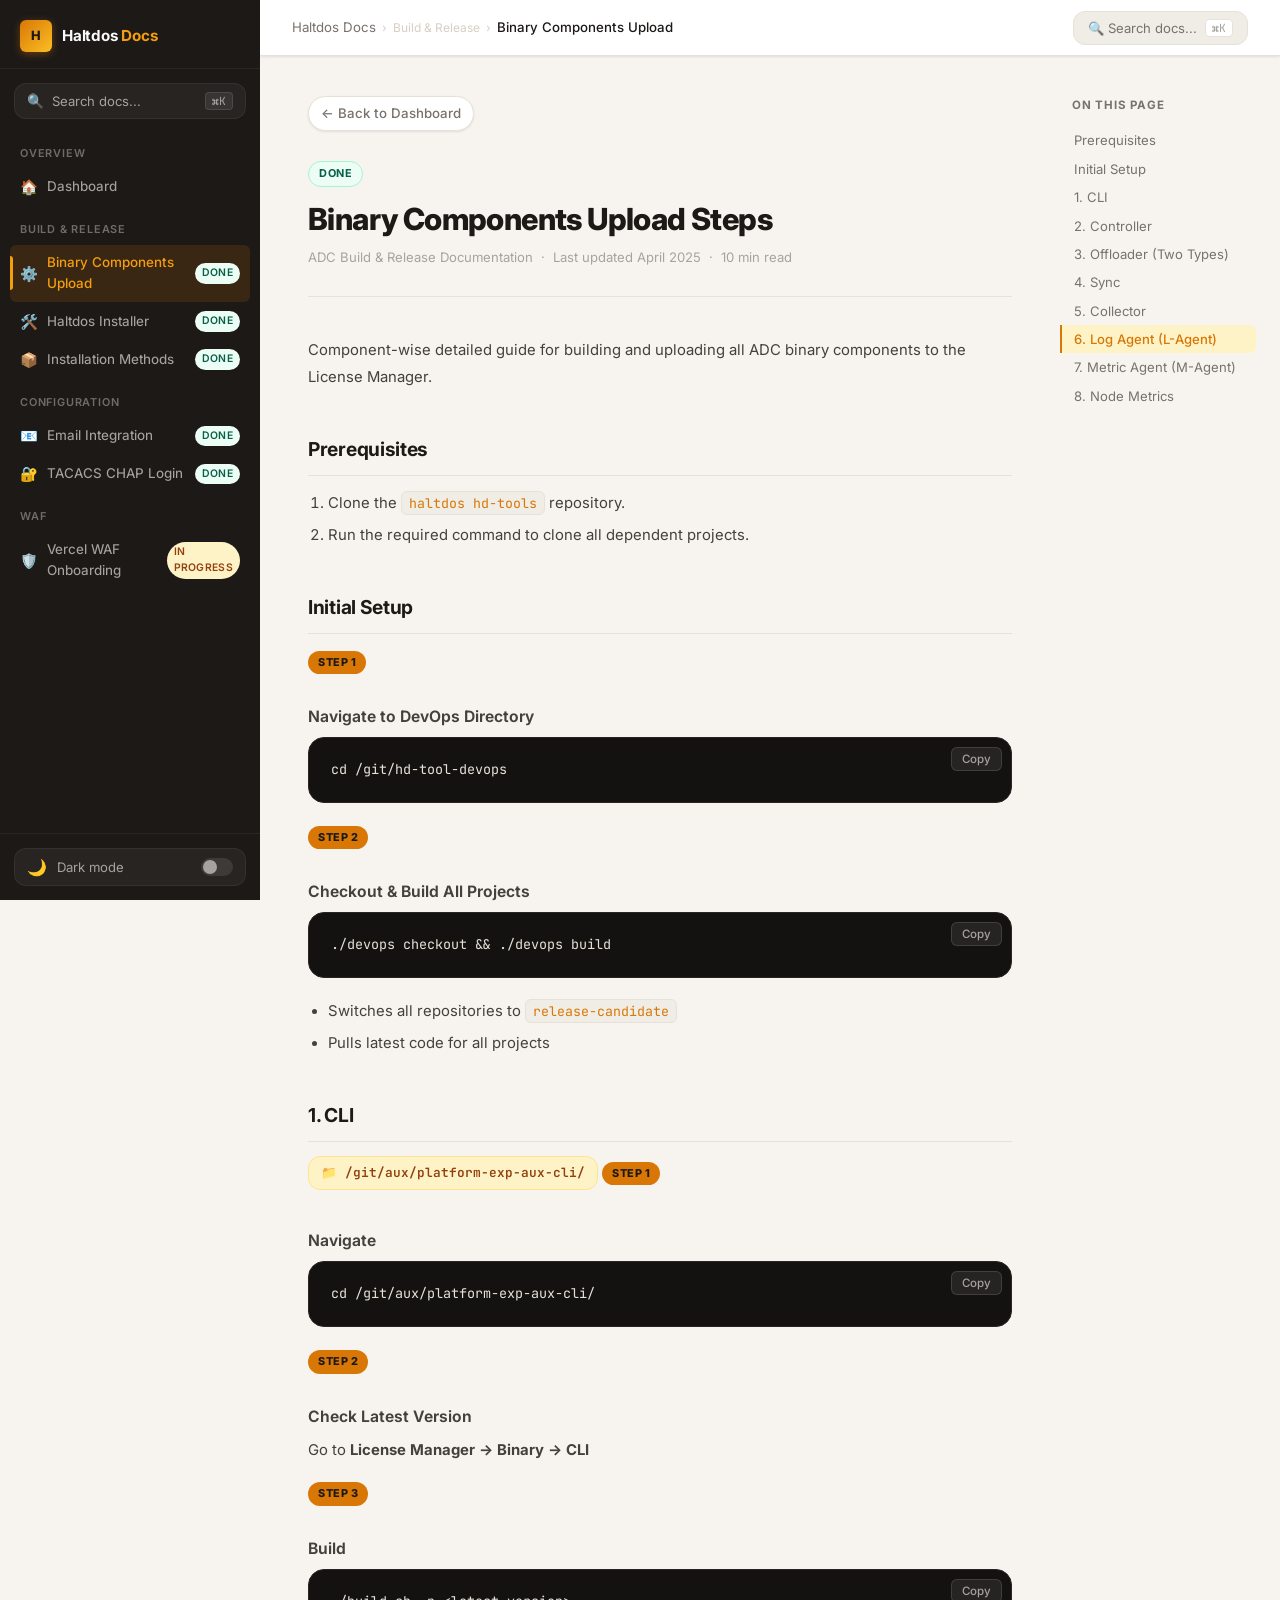
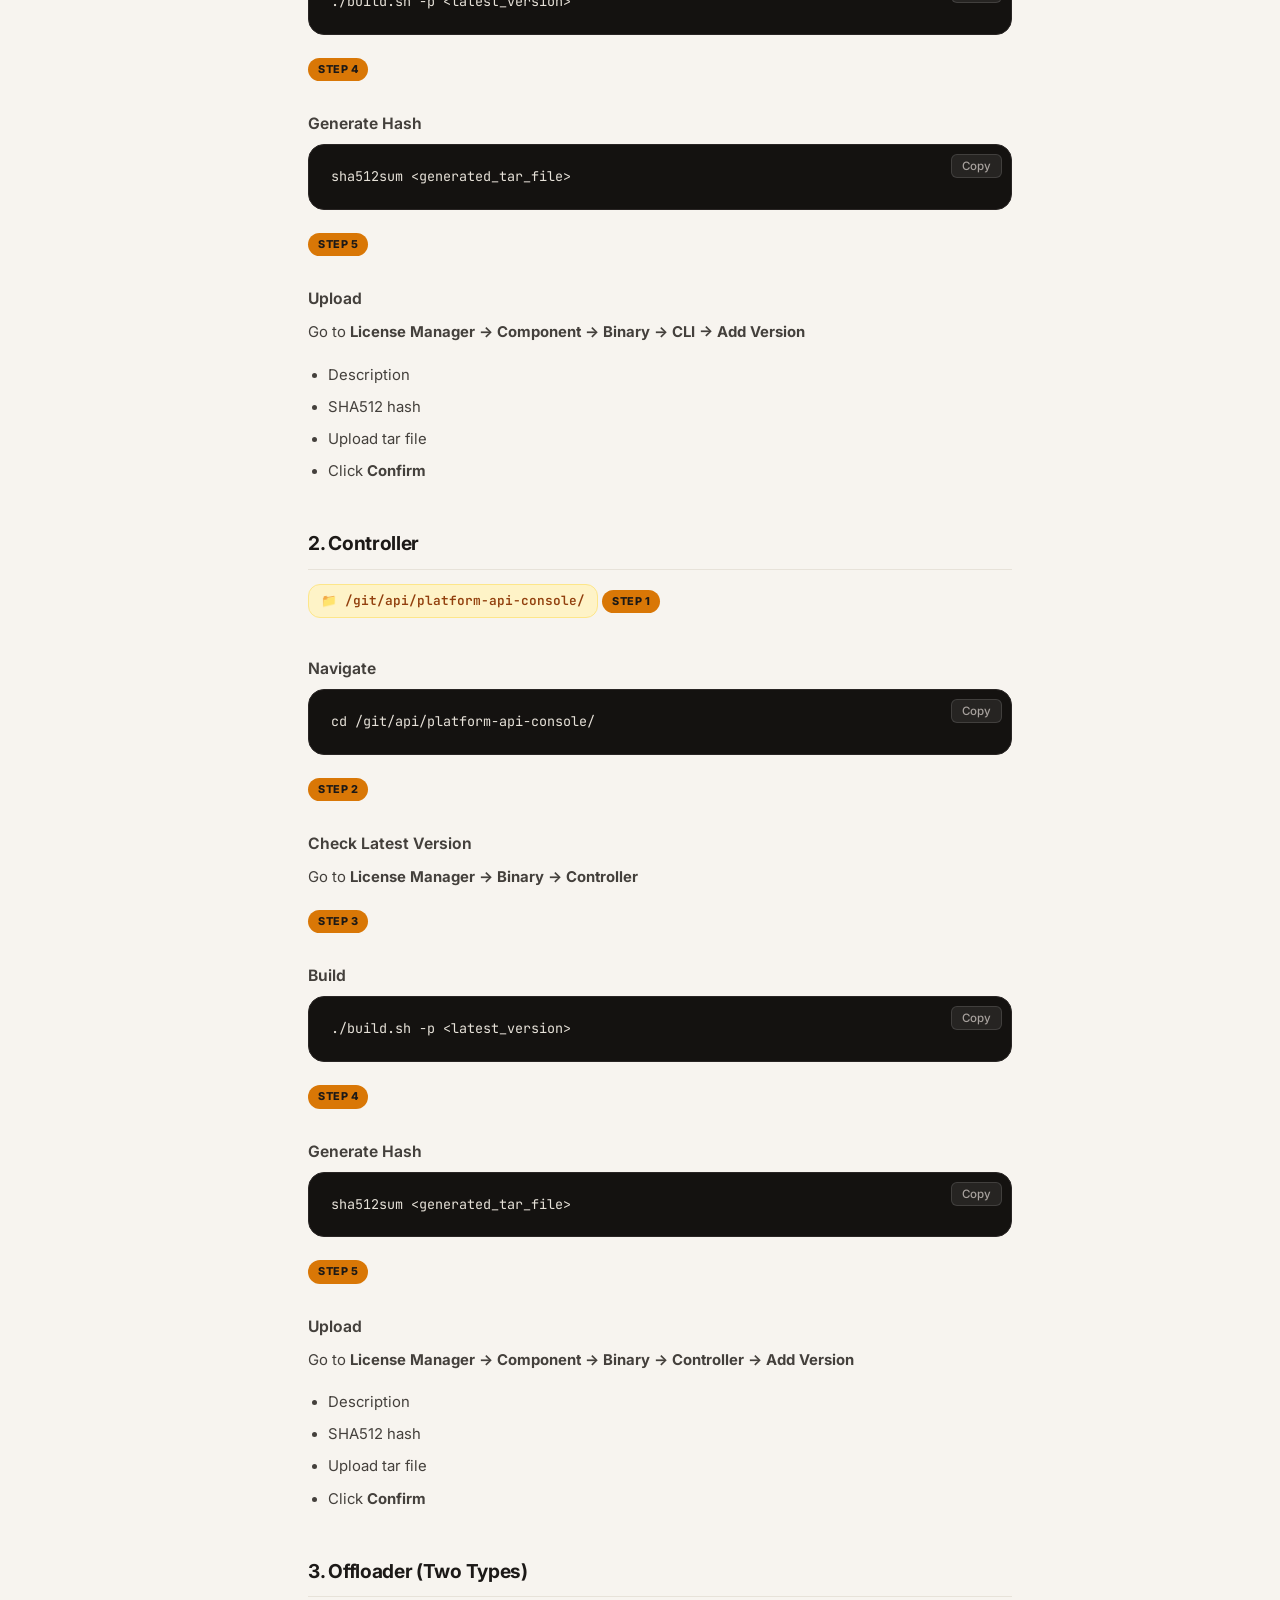
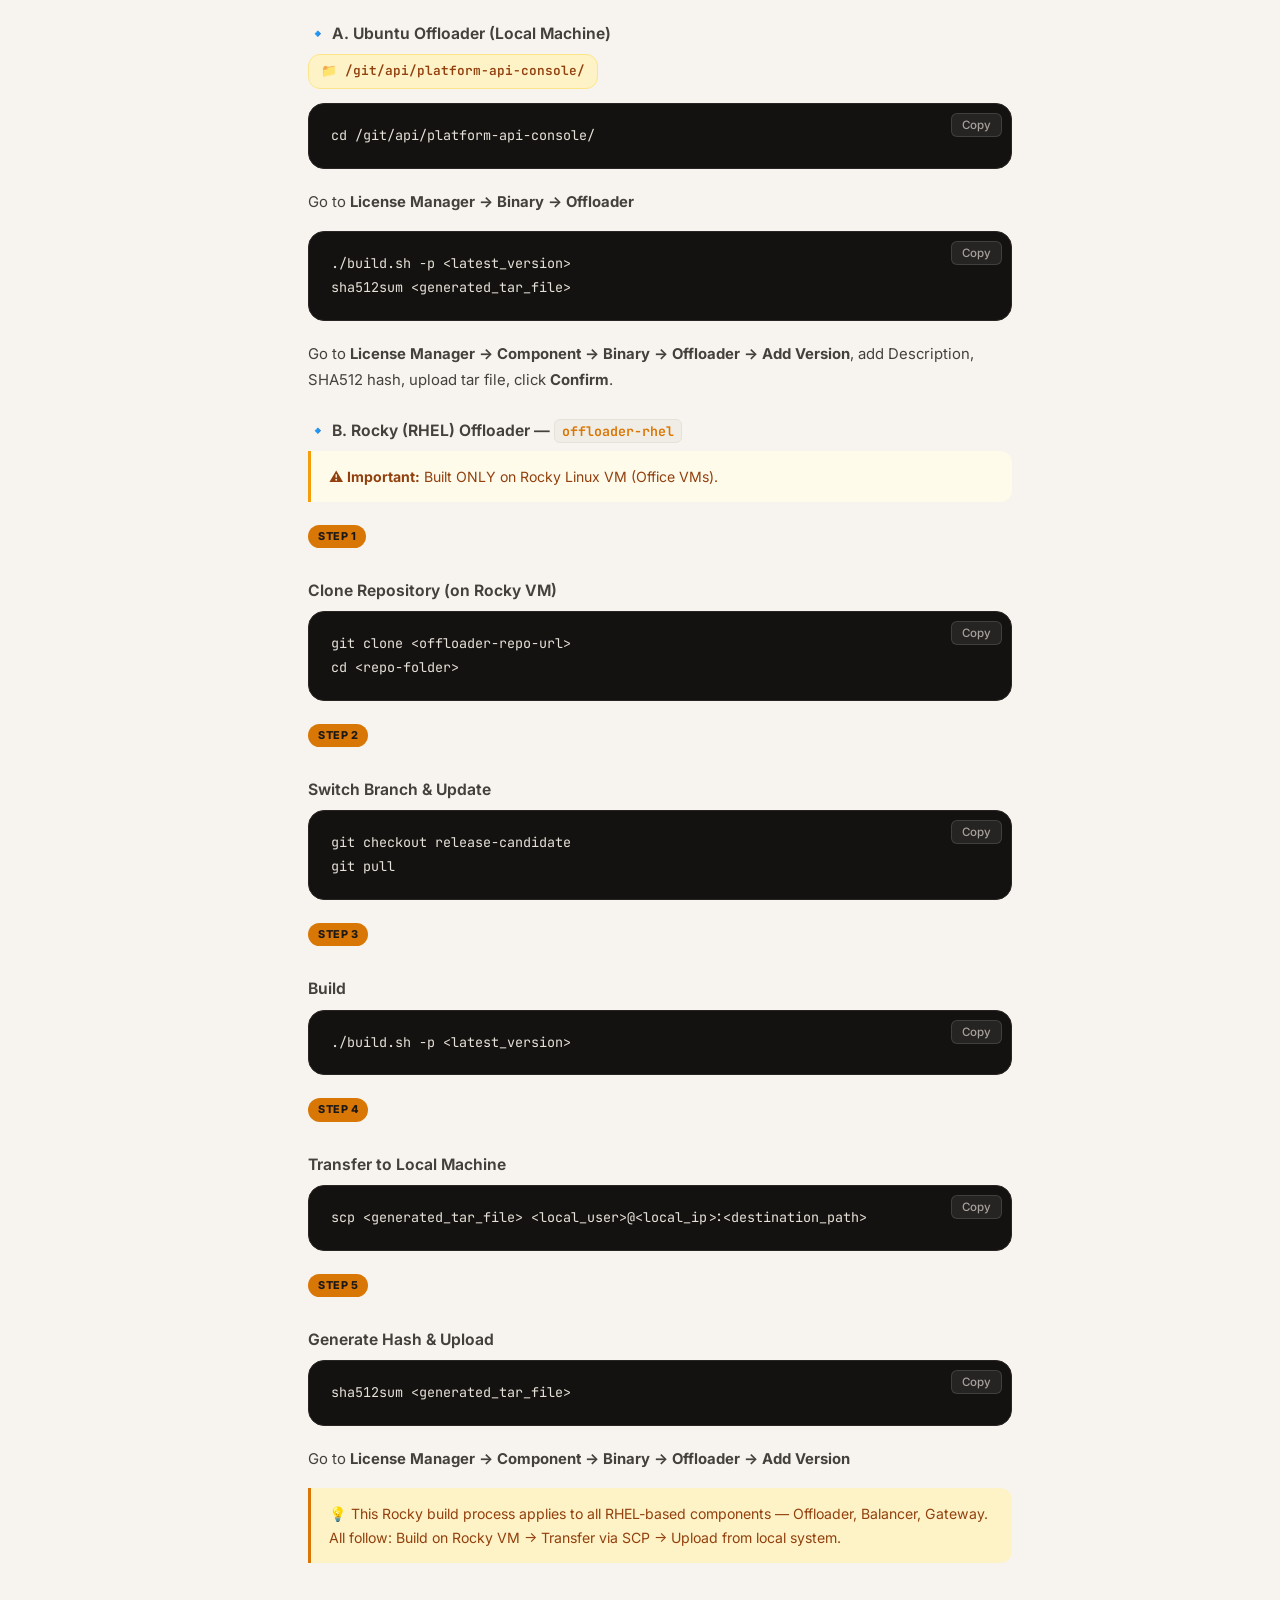
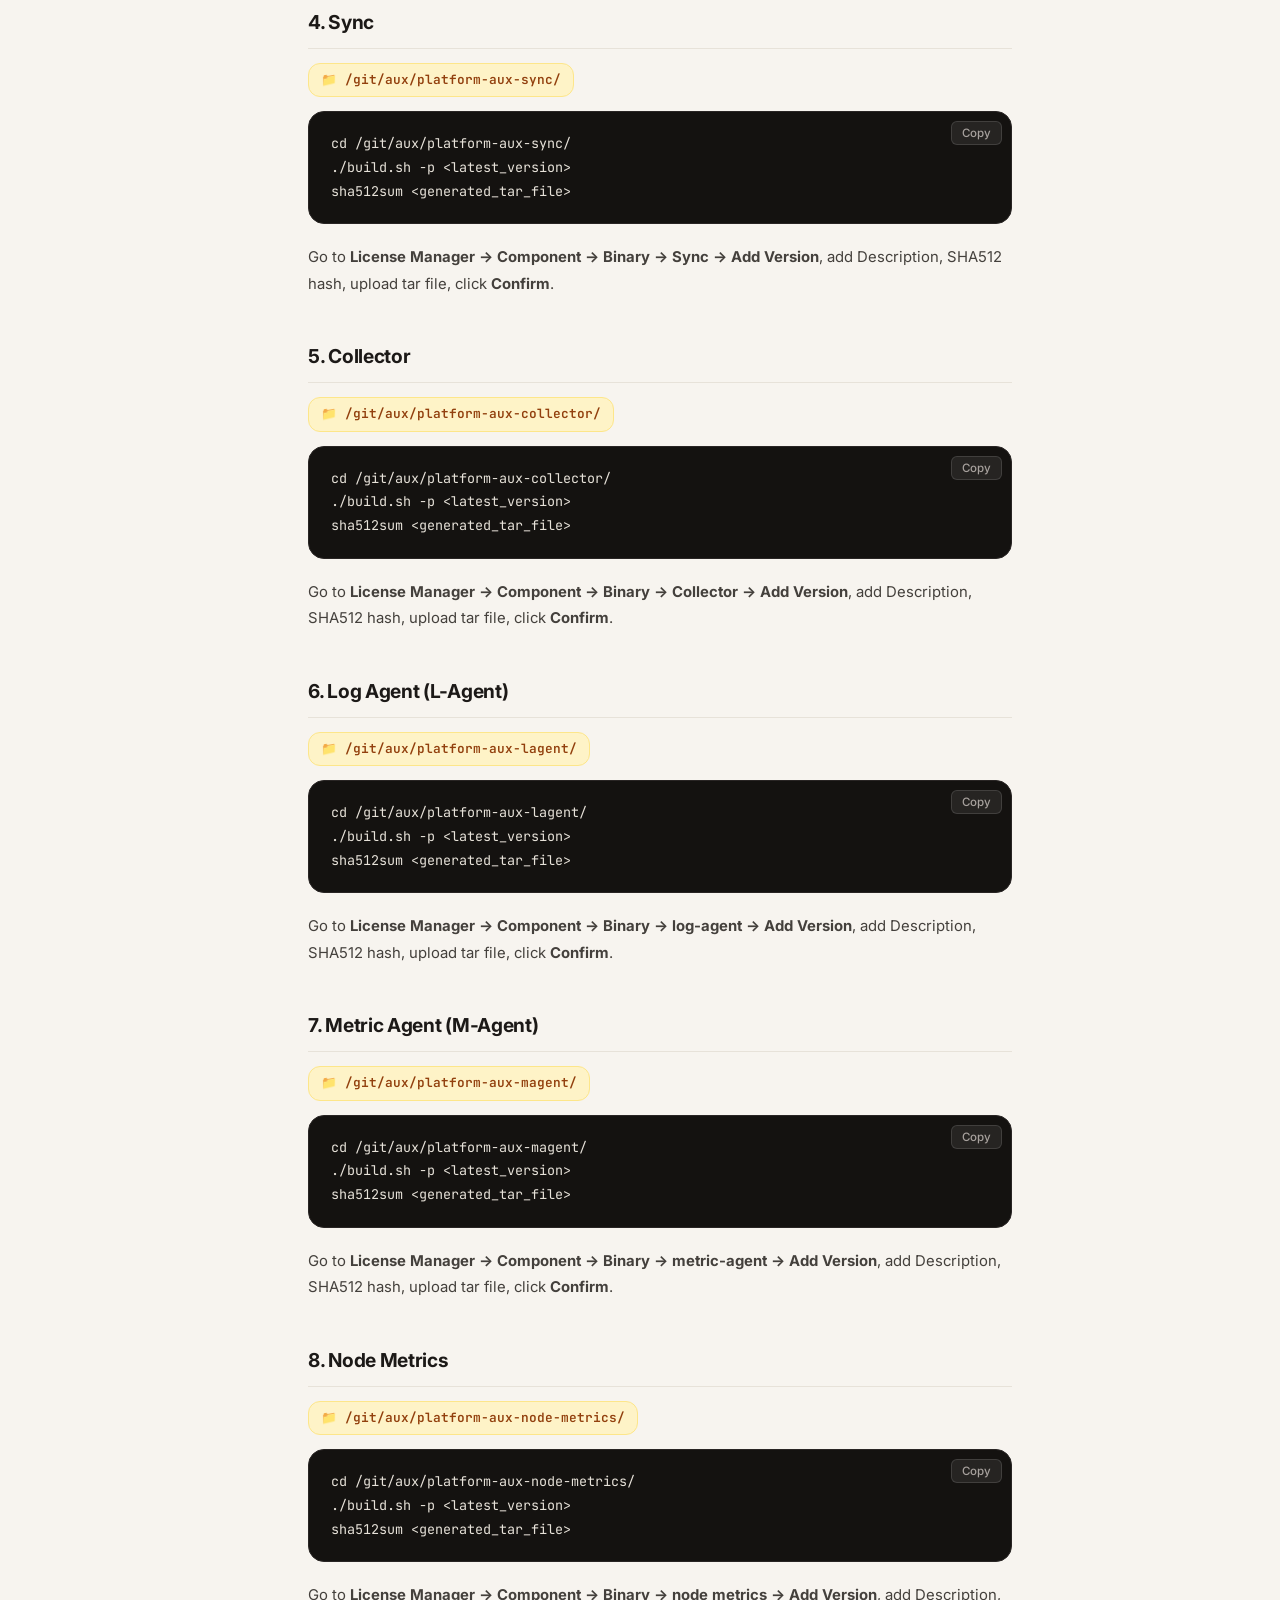
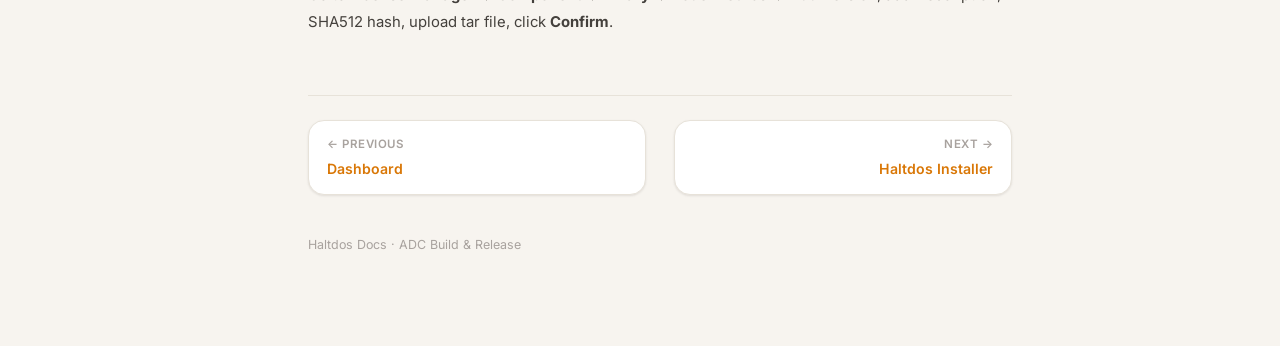
==== commit 66899223: "docs: update 2026-05-12 14:54" ====
--- a/docs/binary-components-upload.html
+++ b/docs/binary-components-upload.html
@@ -1,552 +1,467 @@
 <!DOCTYPE html>
-<html lang="en">
+<html lang="en" data-theme="light">
 
 <head>
     <meta charset="UTF-8" />
     <meta name="viewport" content="width=device-width, initial-scale=1.0" />
-    <title>Binary Components Upload · MyDocs</title>
+    <title>Binary Components Upload · Haltdos Docs</title>
     <link rel="stylesheet" href="../style.css" />
-    <style>
-        .doc-wrapper {
-            max-width: 70vw;
-            margin: 0 auto;
-            padding: 40px 40px 100px;
-        }
-
-        .back-btn {
-            display: inline-flex;
-            align-items: center;
-            gap: 6px;
-            font-size: 0.85rem;
-            font-weight: 500;
-            color: #6a5acd;
-            text-decoration: none;
-            margin-bottom: 32px;
-            transition: gap 0.2s;
-        }
-
-        .back-btn:hover {
-            gap: 10px;
-        }
-
-        .doc-header {
-            margin-bottom: 40px;
-            padding-bottom: 28px;
-            border-bottom: 1px solid #e8e8e3;
-        }
-
-        .doc-header .tag {
-            margin-bottom: 14px;
-            display: inline-block;
-        }
-
-        .doc-header h1 {
-            font-size: 2rem;
-            font-weight: 700;
-            letter-spacing: -0.5px;
-            color: #1a1a1a;
-            margin-bottom: 10px;
-        }
-
-        .doc-header .doc-meta {
-            font-size: 0.85rem;
-            color: #aaa;
-        }
-
-        /* ── Section headings ── */
-        .doc-content h2 {
-            font-size: 1.3rem;
-            font-weight: 700;
-            color: #1a1a1a;
-            margin: 48px 0 16px;
-            padding-bottom: 10px;
-            border-bottom: 1px solid #e8e8e3;
-            letter-spacing: -0.3px;
-        }
-
-        .doc-content h3 {
-            font-size: 1rem;
-            font-weight: 600;
-            color: #333;
-            margin: 24px 0 8px;
-        }
-
-        .doc-content p {
-            font-size: 0.95rem;
-            color: #444;
-            line-height: 1.75;
-            margin-bottom: 16px;
-        }
-
-        .doc-content ul,
-        .doc-content ol {
-            padding-left: 20px;
-            margin-bottom: 16px;
-        }
-
-        .doc-content li {
-            font-size: 0.95rem;
-            color: #444;
-            line-height: 1.75;
-            margin-bottom: 6px;
-        }
-
-        /* ── Inline code ── */
-        .doc-content code {
-            background-color: #f0f0ec;
-            border: 1px solid #e0e0d8;
-            border-radius: 5px;
-            padding: 2px 7px;
-            font-size: 0.85rem;
-            font-family: 'Courier New', monospace;
-            color: #6a5acd;
-        }
-
-        /* ── Code block ── */
-        .doc-content pre {
-            background-color: #1a1a1a;
-            border-radius: 12px;
-            padding: 20px 24px;
-            overflow-x: auto;
-            margin-bottom: 24px;
-        }
-
-        .doc-content pre code {
-            background: none;
-            border: none;
-            padding: 0;
-            color: #e8e8e3;
-            font-size: 0.875rem;
-            line-height: 1.7;
-        }
-
-        /* ── Callout — purple (info) ── */
-        .callout {
-            background-color: #f5f2ff;
-            border-left: 4px solid #6a5acd;
-            border-radius: 0 10px 10px 0;
-            padding: 14px 18px;
-            margin-bottom: 24px;
-        }
-
-        .callout p {
-            margin: 0;
-            font-size: 0.9rem;
-            color: #4a3f8f;
-        }
-
-        /* ── Warning callout — amber ── */
-        .callout.warning {
-            background-color: #fffbeb;
-            border-left: 4px solid #f59e0b;
-        }
-
-        .callout.warning p {
-            color: #92400e;
-        }
-
-        /* ── Component badge ── */
-        .component-badge {
-            display: inline-flex;
-            align-items: center;
-            gap: 8px;
-            background-color: #f5f2ff;
-            border: 1px solid #d8d0f5;
-            border-radius: 10px;
-            padding: 6px 14px;
-            font-size: 0.82rem;
-            font-weight: 600;
-            color: #6a5acd;
-            margin-bottom: 16px;
-        }
-
-        /* ── Step indicator ── */
-        .step-label {
-            display: inline-block;
-            background-color: #6a5acd;
-            color: #fff;
-            font-size: 0.72rem;
-            font-weight: 700;
-            padding: 3px 10px;
-            border-radius: 999px;
-            margin-bottom: 6px;
-            letter-spacing: 0.5px;
-            text-transform: uppercase;
-        }
-
-        /* ── Divider ── */
-        .doc-content hr {
-            border: none;
-            border-top: 1px solid #e8e8e3;
-            margin: 40px 0;
-        }
-
-        /* ── Doc footer ── */
-        .doc-footer {
-            margin-top: 60px;
-            padding-top: 24px;
-            border-top: 1px solid #e8e8e3;
-            font-size: 0.82rem;
-            color: #bbb;
-        }
-    </style>
 </head>
 
 <body>
 
-    <!-- ── Navbar ── -->
-    <nav class="navbar">
-        <div class="logo">My<span>Docs</span></div>
-    </nav>
-
-    <div class="doc-wrapper">
-
-        <!-- ── Back ── -->
-        <a class="back-btn" href="../index.html">← Back to Dashboard</a>
-
-        <!-- ── Header ── -->
-        <div class="doc-header">
-            <span class="tag done">Done</span>
-            <h1>Binary Components Upload Steps</h1>
-            <div class="doc-meta">ADC Build &amp; Release Documentation &nbsp;·&nbsp; Last updated April 2025
-                &nbsp;·&nbsp; 10 min read</div>
+    <div id="progress-bar"></div>
+
+    <!-- Search Modal -->
+    <div class="search-overlay" id="searchOverlay">
+        <div class="search-modal">
+            <div class="search-input-wrap">
+                <span class="search-input-icon">🔍</span>
+                <input type="text" class="search-input" id="searchInput" placeholder="Search documentation..."
+                    autocomplete="off" />
+                <span class="search-esc" id="searchClose">ESC</span>
+            </div>
+            <div class="search-results" id="searchResults"></div>
+            <div class="search-footer">
+                <span><kbd>↑</kbd> <kbd>↓</kbd> navigate</span>
+                <span><kbd>↵</kbd> open</span>
+                <span><kbd>ESC</kbd> close</span>
+            </div>
         </div>
-
-        <!-- ── Content ── -->
-        <div class="doc-content">
-
-            <!-- PREREQUISITES -->
-            <h2>Prerequisites</h2>
-            <ol>
-                <li>Clone the <code>haltdos hd-tools</code> repository.</li>
-                <li>Run the required command to clone all dependent projects.</li>
-            </ol>
-
-            <!-- INITIAL SETUP -->
-            <h2>Initial Setup</h2>
-
-            <span class="step-label">Step 1</span>
-            <h3>Navigate to DevOps Directory</h3>
-            <pre><code>cd /git/hd-tool-devops</code></pre>
-
-            <span class="step-label">Step 2</span>
-            <h3>Checkout &amp; Build All Projects</h3>
-            <pre><code>./devops checkout && ./devops build</code></pre>
-            <ul>
-                <li>Switches all repositories to <code>release-candidate</code></li>
-                <li>Pulls latest code for all projects</li>
-            </ul>
-
-            <hr />
-
-            <!-- 1. CLI -->
-            <h2>1. CLI</h2>
-            <div class="component-badge">📁 /git/aux/platform-exp-aux-cli/</div>
-
-            <span class="step-label">Step 1</span>
-            <h3>Navigate</h3>
-            <pre><code>cd /git/aux/platform-exp-aux-cli/</code></pre>
-
-            <span class="step-label">Step 2</span>
-            <h3>Check Latest Version</h3>
-            <p>Go to <strong>License Manager → Binary → CLI</strong></p>
-
-            <span class="step-label">Step 3</span>
-            <h3>Build</h3>
-            <pre><code>./build.sh -p &lt;latest_version&gt;</code></pre>
-
-            <span class="step-label">Step 4</span>
-            <h3>Generate Hash</h3>
-            <pre><code>sha512sum &lt;generated_tar_file&gt;</code></pre>
-
-            <span class="step-label">Step 5</span>
-            <h3>Upload</h3>
-            <p>Go to <strong>License Manager → Component → Binary → CLI → Add Version</strong></p>
-            <ul>
-                <li>Description</li>
-                <li>SHA512 hash</li>
-                <li>Upload tar file</li>
-                <li>Click <strong>Confirm</strong></li>
-            </ul>
-
-            <hr />
-
-            <!-- 2. CONTROLLER -->
-            <h2>2. Controller</h2>
-            <div class="component-badge">📁 /git/api/platform-api-console/</div>
-
-            <span class="step-label">Step 1</span>
-            <h3>Navigate</h3>
-            <pre><code>cd /git/api/platform-api-console/</code></pre>
-
-            <span class="step-label">Step 2</span>
-            <h3>Check Latest Version</h3>
-            <p>Go to <strong>License Manager → Binary → Controller</strong></p>
-
-            <span class="step-label">Step 3</span>
-            <h3>Build</h3>
-            <pre><code>./build.sh -p &lt;latest_version&gt;</code></pre>
-
-            <span class="step-label">Step 4</span>
-            <h3>Generate Hash</h3>
-            <pre><code>sha512sum &lt;generated_tar_file&gt;</code></pre>
-
-            <span class="step-label">Step 5</span>
-            <h3>Upload</h3>
-            <p>Go to <strong>License Manager → Component → Binary → Controller → Add Version</strong></p>
-            <ul>
-                <li>Description</li>
-                <li>SHA512 hash</li>
-                <li>Upload tar file</li>
-                <li>Click <strong>Confirm</strong></li>
-            </ul>
-
-            <hr />
-
-            <!-- 3. OFFLOADER -->
-            <h2>3. Offloader (Two Types)</h2>
-
-            <h3>🔹 A. Ubuntu Offloader (Local Machine)</h3>
-            <p>Built on local Ubuntu systems.</p>
-            <div class="component-badge">📁 /git/api/platform-api-console/</div>
-
-            <span class="step-label">Step 1</span>
-            <h3>Navigate</h3>
-            <pre><code>cd /git/api/platform-api-console/</code></pre>
-
-            <span class="step-label">Step 2</span>
-            <h3>Check Latest Version</h3>
-            <p>Go to <strong>License Manager → Binary → Offloader</strong></p>
-
-            <span class="step-label">Step 3</span>
-            <h3>Build</h3>
-            <pre><code>./build.sh -p &lt;latest_version&gt;</code></pre>
-
-            <span class="step-label">Step 4</span>
-            <h3>Generate Hash</h3>
-            <pre><code>sha512sum &lt;generated_tar_file&gt;</code></pre>
-
-            <span class="step-label">Step 5</span>
-            <h3>Upload</h3>
-            <p>Go to <strong>License Manager → Component → Binary → Offloader → Add Version</strong></p>
-            <ul>
-                <li>Description</li>
-                <li>SHA512 hash</li>
-                <li>Upload tar file</li>
-                <li>Click <strong>Confirm</strong></li>
-            </ul>
-
-            <h3>🔹 B. Rocky (RHEL) Offloader — <code>offloader-rhel</code></h3>
-            <div class="callout warning">
-                <p>⚠️ <strong>Important:</strong> Built ONLY on Rocky Linux VM (Office VMs). Do NOT build this on your
-                    local Ubuntu machine.</p>
-            </div>
-
-            <span class="step-label">Step 1</span>
-            <h3>Login to Rocky VM</h3>
-            <p>SSH into the designated Rocky Linux office VM before proceeding.</p>
-
-            <span class="step-label">Step 2</span>
-            <h3>Clone Repository</h3>
-            <pre><code>git clone &lt;offloader-repo-url&gt;
+    </div>
+
+    <!-- Sidebar -->
+    <aside class="sidebar">
+        <div class="sidebar-logo">
+            <a href="../index.html">
+                <div class="logo-mark">H</div>
+                <div class="logo-text">Haltdos <span>Docs</span></div>
+            </a>
+        </div>
+        <div class="sidebar-search">
+            <button class="sidebar-search-btn" id="sidebarSearchBtn">
+                <span class="search-icon">🔍</span>
+                Search docs...
+                <span class="sidebar-search-kbd">⌘K</span>
+            </button>
+        </div>
+        <nav class="sidebar-nav">
+            <div class="nav-section">
+                <div class="nav-section-title">Overview</div>
+                <a class="nav-item" href="../index.html"><span class="nav-item-icon">🏠</span>Dashboard</a>
+            </div>
+            <div class="nav-section">
+                <div class="nav-section-title">Build & Release</div>
+                <a class="nav-item active" href="binary-components-upload.html"><span
+                        class="nav-item-icon">⚙️</span>Binary Components Upload<span
+                        class="nav-item-tag done">Done</span></a>
+                <a class="nav-item" href="haltdos-installer.html"><span class="nav-item-icon">🛠️</span>Haltdos
+                    Installer<span class="nav-item-tag done">Done</span></a>
+                <a class="nav-item" href="installer-methods.html"><span class="nav-item-icon">📦</span>Installation
+                    Methods<span class="nav-item-tag done">Done</span></a>
+            </div>
+            <div class="nav-section">
+                <div class="nav-section-title">Configuration</div>
+                <a class="nav-item" href="email-integration.html"><span class="nav-item-icon">📧</span>Email
+                    Integration<span class="nav-item-tag done">Done</span></a>
+                <a class="nav-item" href="tacacs-chap-login.html"><span class="nav-item-icon">🔐</span>TACACS CHAP
+                    Login<span class="nav-item-tag done">Done</span></a>
+            </div>
+            <div class="nav-section">
+                <div class="nav-section-title">WAF</div>
+                <a class="nav-item" href="vercel-waf-onboarding.html"><span class="nav-item-icon">🛡️</span>Vercel WAF
+                    Onboarding<span class="nav-item-tag progress">In Progress</span></a>
+            </div>
+        </nav>
+        <div class="sidebar-footer">
+            <button class="theme-toggle" id="themeToggle">
+                <span class="theme-toggle-icon" id="themeIcon">🌙</span>
+                <span class="theme-toggle-label" id="themeLabel">Dark mode</span>
+                <div class="theme-toggle-pill"></div>
+            </button>
+        </div>
+    </aside>
+
+    <!-- Main -->
+    <div class="main-wrapper">
+        <header class="topbar">
+            <div class="topbar-breadcrumb">
+                <a href="../index.html">Haltdos Docs</a>
+                <span class="sep">›</span>
+                <span class="sep">Build & Release</span>
+                <span class="sep">›</span>
+                <span class="current">Binary Components Upload</span>
+            </div>
+            <button class="topbar-search-btn" id="topbarSearchBtn">
+                🔍 Search docs...
+                <span class="topbar-search-kbd">⌘K</span>
+            </button>
+        </header>
+
+        <div class="doc-layout">
+            <main class="doc-content-wrap">
+
+                <a class="back-btn" href="../index.html">← Back to Dashboard</a>
+
+                <div class="doc-header">
+                    <span class="tag done">Done</span>
+                    <h1>Binary Components Upload Steps</h1>
+                    <div class="doc-meta">ADC Build & Release Documentation &nbsp;·&nbsp; Last updated April 2025
+                        &nbsp;·&nbsp; 10 min read</div>
+                </div>
+
+                <div class="doc-content" id="docContent">
+
+                    <p>Component-wise detailed guide for building and uploading all ADC binary components to the License
+                        Manager.</p>
+
+                    <h2 id="prerequisites">Prerequisites</h2>
+                    <ol>
+                        <li>Clone the <code>haltdos hd-tools</code> repository.</li>
+                        <li>Run the required command to clone all dependent projects.</li>
+                    </ol>
+
+                    <h2 id="initial-setup">Initial Setup</h2>
+
+                    <span class="step-label">Step 1</span>
+                    <h3>Navigate to DevOps Directory</h3>
+                    <div class="code-block-wrap">
+                        <button class="copy-btn" onclick="copyCode(this)"><span>Copy</span></button>
+                        <pre><code>cd /git/hd-tool-devops</code></pre>
+                    </div>
+
+                    <span class="step-label">Step 2</span>
+                    <h3>Checkout & Build All Projects</h3>
+                    <div class="code-block-wrap">
+                        <button class="copy-btn" onclick="copyCode(this)"><span>Copy</span></button>
+                        <pre><code>./devops checkout && ./devops build</code></pre>
+                    </div>
+                    <ul>
+                        <li>Switches all repositories to <code>release-candidate</code></li>
+                        <li>Pulls latest code for all projects</li>
+                    </ul>
+
+                    <h2 id="cli">1. CLI</h2>
+                    <div class="component-badge">📁 /git/aux/platform-exp-aux-cli/</div>
+
+                    <span class="step-label">Step 1</span>
+                    <h3>Navigate</h3>
+                    <div class="code-block-wrap">
+                        <button class="copy-btn" onclick="copyCode(this)"><span>Copy</span></button>
+                        <pre><code>cd /git/aux/platform-exp-aux-cli/</code></pre>
+                    </div>
+
+                    <span class="step-label">Step 2</span>
+                    <h3>Check Latest Version</h3>
+                    <p>Go to <strong>License Manager → Binary → CLI</strong></p>
+
+                    <span class="step-label">Step 3</span>
+                    <h3>Build</h3>
+                    <div class="code-block-wrap">
+                        <button class="copy-btn" onclick="copyCode(this)"><span>Copy</span></button>
+                        <pre><code>./build.sh -p &lt;latest_version&gt;</code></pre>
+                    </div>
+
+                    <span class="step-label">Step 4</span>
+                    <h3>Generate Hash</h3>
+                    <div class="code-block-wrap">
+                        <button class="copy-btn" onclick="copyCode(this)"><span>Copy</span></button>
+                        <pre><code>sha512sum &lt;generated_tar_file&gt;</code></pre>
+                    </div>
+
+                    <span class="step-label">Step 5</span>
+                    <h3>Upload</h3>
+                    <p>Go to <strong>License Manager → Component → Binary → CLI → Add Version</strong></p>
+                    <ul>
+                        <li>Description</li>
+                        <li>SHA512 hash</li>
+                        <li>Upload tar file</li>
+                        <li>Click <strong>Confirm</strong></li>
+                    </ul>
+
+                    <h2 id="controller">2. Controller</h2>
+                    <div class="component-badge">📁 /git/api/platform-api-console/</div>
+
+                    <span class="step-label">Step 1</span>
+                    <h3>Navigate</h3>
+                    <div class="code-block-wrap">
+                        <button class="copy-btn" onclick="copyCode(this)"><span>Copy</span></button>
+                        <pre><code>cd /git/api/platform-api-console/</code></pre>
+                    </div>
+
+                    <span class="step-label">Step 2</span>
+                    <h3>Check Latest Version</h3>
+                    <p>Go to <strong>License Manager → Binary → Controller</strong></p>
+
+                    <span class="step-label">Step 3</span>
+                    <h3>Build</h3>
+                    <div class="code-block-wrap">
+                        <button class="copy-btn" onclick="copyCode(this)"><span>Copy</span></button>
+                        <pre><code>./build.sh -p &lt;latest_version&gt;</code></pre>
+                    </div>
+
+                    <span class="step-label">Step 4</span>
+                    <h3>Generate Hash</h3>
+                    <div class="code-block-wrap">
+                        <button class="copy-btn" onclick="copyCode(this)"><span>Copy</span></button>
+                        <pre><code>sha512sum &lt;generated_tar_file&gt;</code></pre>
+                    </div>
+
+                    <span class="step-label">Step 5</span>
+                    <h3>Upload</h3>
+                    <p>Go to <strong>License Manager → Component → Binary → Controller → Add Version</strong></p>
+                    <ul>
+                        <li>Description</li>
+                        <li>SHA512 hash</li>
+                        <li>Upload tar file</li>
+                        <li>Click <strong>Confirm</strong></li>
+                    </ul>
+
+                    <h2 id="offloader">3. Offloader (Two Types)</h2>
+
+                    <h3>🔹 A. Ubuntu Offloader (Local Machine)</h3>
+                    <div class="component-badge">📁 /git/api/platform-api-console/</div>
+                    <div class="code-block-wrap">
+                        <button class="copy-btn" onclick="copyCode(this)"><span>Copy</span></button>
+                        <pre><code>cd /git/api/platform-api-console/</code></pre>
+                    </div>
+                    <p>Go to <strong>License Manager → Binary → Offloader</strong></p>
+                    <div class="code-block-wrap">
+                        <button class="copy-btn" onclick="copyCode(this)"><span>Copy</span></button>
+                        <pre><code>./build.sh -p &lt;latest_version&gt;
+sha512sum &lt;generated_tar_file&gt;</code></pre>
+                    </div>
+                    <p>Go to <strong>License Manager → Component → Binary → Offloader → Add Version</strong>, add
+                        Description, SHA512 hash, upload tar file, click <strong>Confirm</strong>.</p>
+
+                    <h3>🔹 B. Rocky (RHEL) Offloader — <code>offloader-rhel</code></h3>
+                    <div class="callout warning">
+                        <p>⚠️ <strong>Important:</strong> Built ONLY on Rocky Linux VM (Office VMs).</p>
+                    </div>
+
+                    <span class="step-label">Step 1</span>
+                    <h3>Clone Repository (on Rocky VM)</h3>
+                    <div class="code-block-wrap">
+                        <button class="copy-btn" onclick="copyCode(this)"><span>Copy</span></button>
+                        <pre><code>git clone &lt;offloader-repo-url&gt;
 cd &lt;repo-folder&gt;</code></pre>
-
-            <span class="step-label">Step 3</span>
-            <h3>Switch Branch &amp; Update</h3>
-            <pre><code>git checkout release-candidate
+                    </div>
+
+                    <span class="step-label">Step 2</span>
+                    <h3>Switch Branch & Update</h3>
+                    <div class="code-block-wrap">
+                        <button class="copy-btn" onclick="copyCode(this)"><span>Copy</span></button>
+                        <pre><code>git checkout release-candidate
 git pull</code></pre>
-
-            <span class="step-label">Step 4</span>
-            <h3>Build</h3>
-            <pre><code>./build.sh -p &lt;latest_version&gt;</code></pre>
-
-            <span class="step-label">Step 5</span>
-            <h3>Transfer Build to Local Machine</h3>
-            <pre><code>scp &lt;generated_tar_file&gt; &lt;local_user&gt;@&lt;local_ip&gt;:&lt;destination_path&gt;</code></pre>
-
-            <span class="step-label">Step 6</span>
-            <h3>Generate Hash (on local machine)</h3>
-            <pre><code>sha512sum &lt;generated_tar_file&gt;</code></pre>
-
-            <span class="step-label">Step 7</span>
-            <h3>Upload</h3>
-            <p>Go to <strong>License Manager → Component → Binary → Offloader → Add Version</strong></p>
-
-            <div class="callout">
-                <p>💡 <strong>Note:</strong> This Rocky build process applies to all RHEL-based components — Offloader,
-                    Balancer, Gateway, and any similar builds. All follow the same pattern: build on Rocky VM → transfer
-                    via SCP → upload from local system.</p>
-            </div>
-
-            <hr />
-
-            <!-- 4. SYNC -->
-            <h2>4. Sync</h2>
-            <div class="component-badge">📁 /git/aux/platform-aux-sync/</div>
-
-            <span class="step-label">Step 1</span>
-            <h3>Navigate</h3>
-            <pre><code>cd /git/aux/platform-aux-sync/</code></pre>
-
-            <span class="step-label">Step 2</span>
-            <h3>Check Latest Version</h3>
-            <p>Go to <strong>License Manager → Binary → Sync</strong></p>
-
-            <span class="step-label">Step 3</span>
-            <h3>Build</h3>
-            <pre><code>./build.sh -p &lt;latest_version&gt;</code></pre>
-
-            <span class="step-label">Step 4</span>
-            <h3>Generate Hash</h3>
-            <pre><code>sha512sum &lt;generated_tar_file&gt;</code></pre>
-
-            <span class="step-label">Step 5</span>
-            <h3>Upload</h3>
-            <p>Go to <strong>License Manager → Component → Binary → Sync → Add Version</strong></p>
-            <ul>
-                <li>Description</li>
-                <li>SHA512 hash</li>
-                <li>Upload tar file</li>
-                <li>Click <strong>Confirm</strong></li>
-            </ul>
-
-            <hr />
-
-            <!-- 5. COLLECTOR -->
-            <h2>5. Collector</h2>
-            <div class="component-badge">📁 /git/aux/platform-aux-collector/</div>
-
-            <span class="step-label">Step 1</span>
-            <h3>Navigate</h3>
-            <pre><code>cd /git/aux/platform-aux-collector/</code></pre>
-
-            <span class="step-label">Step 2</span>
-            <h3>Check Latest Version</h3>
-            <p>Go to <strong>License Manager → Binary → Collector</strong></p>
-
-            <span class="step-label">Step 3</span>
-            <h3>Build</h3>
-            <pre><code>./build.sh -p &lt;latest_version&gt;</code></pre>
-
-            <span class="step-label">Step 4</span>
-            <h3>Generate Hash</h3>
-            <pre><code>sha512sum &lt;generated_tar_file&gt;</code></pre>
-
-            <span class="step-label">Step 5</span>
-            <h3>Upload</h3>
-            <p>Go to <strong>License Manager → Component → Binary → Collector → Add Version</strong></p>
-            <ul>
-                <li>Description</li>
-                <li>SHA512 hash</li>
-                <li>Upload tar file</li>
-                <li>Click <strong>Confirm</strong></li>
-            </ul>
-
-            <hr />
-
-            <!-- 6. LOG AGENT -->
-            <h2>6. Log Agent (L-Agent)</h2>
-            <div class="component-badge">📁 /git/aux/platform-aux-lagent/</div>
-
-            <span class="step-label">Step 1</span>
-            <h3>Navigate</h3>
-            <pre><code>cd /git/aux/platform-aux-lagent/</code></pre>
-
-            <span class="step-label">Step 2</span>
-            <h3>Check Latest Version</h3>
-            <p>Go to <strong>License Manager → Binary → log-agent</strong></p>
-
-            <span class="step-label">Step 3</span>
-            <h3>Build</h3>
-            <pre><code>./build.sh -p &lt;latest_version&gt;</code></pre>
-
-            <span class="step-label">Step 4</span>
-            <h3>Generate Hash</h3>
-            <pre><code>sha512sum &lt;generated_tar_file&gt;</code></pre>
-
-            <span class="step-label">Step 5</span>
-            <h3>Upload</h3>
-            <p>Go to <strong>License Manager → Component → Binary → log-agent → Add Version</strong></p>
-            <ul>
-                <li>Description</li>
-                <li>SHA512 hash</li>
-                <li>Upload tar file</li>
-                <li>Click <strong>Confirm</strong></li>
-            </ul>
-
-            <hr />
-
-            <!-- 7. METRIC AGENT -->
-            <h2>7. Metric Agent (M-Agent)</h2>
-            <div class="component-badge">📁 /git/aux/platform-aux-magent/</div>
-
-            <span class="step-label">Step 1</span>
-            <h3>Navigate</h3>
-            <pre><code>cd /git/aux/platform-aux-magent/</code></pre>
-
-            <span class="step-label">Step 2</span>
-            <h3>Check Latest Version</h3>
-            <p>Go to <strong>License Manager → Binary → metric-agent</strong></p>
-
-            <span class="step-label">Step 3</span>
-            <h3>Build</h3>
-            <pre><code>./build.sh -p &lt;latest_version&gt;</code></pre>
-
-            <span class="step-label">Step 4</span>
-            <h3>Generate Hash</h3>
-            <pre><code>sha512sum &lt;generated_tar_file&gt;</code></pre>
-
-            <span class="step-label">Step 5</span>
-            <h3>Upload</h3>
-            <p>Go to <strong>License Manager → Component → Binary → metric-agent → Add Version</strong></p>
-            <ul>
-                <li>Description</li>
-                <li>SHA512 hash</li>
-                <li>Upload tar file</li>
-                <li>Click <strong>Confirm</strong></li>
-            </ul>
-
-            <hr />
-
-            <!-- 8. NODE METRICS -->
-            <h2>8. Node Metrics</h2>
-            <div class="component-badge">📁 /git/aux/platform-aux-node-metrics/</div>
-
-            <span class="step-label">Step 1</span>
-            <h3>Navigate</h3>
-            <pre><code>cd /git/aux/platform-aux-node-metrics/</code></pre>
-
-            <span class="step-label">Step 2</span>
-            <h3>Check Latest Version</h3>
-            <p>Go to <strong>License Manager → Binary → node metrics</strong></p>
-
-            <span class="step-label">Step 3</span>
-            <h3>Build</h3>
-            <pre><code>./build.sh -p &lt;latest_version&gt;</code></pre>
-
-            <span class="step-label">Step 4</span>
-            <h3>Generate Hash</h3>
-            <pre><code>sha512sum &lt;generated_tar_file&gt;</code></pre>
-
-            <span class="step-label">Step 5</span>
-            <h3>Upload</h3>
-            <p>Go to <strong>License Manager → Component → Binary → node metrics → Add Version</strong></p>
-            <ul>
-                <li>Description</li>
-                <li>SHA512 hash</li>
-                <li>Upload tar file</li>
-                <li>Click <strong>Confirm</strong></li>
-            </ul>
-
+                    </div>
+
+                    <span class="step-label">Step 3</span>
+                    <h3>Build</h3>
+                    <div class="code-block-wrap">
+                        <button class="copy-btn" onclick="copyCode(this)"><span>Copy</span></button>
+                        <pre><code>./build.sh -p &lt;latest_version&gt;</code></pre>
+                    </div>
+
+                    <span class="step-label">Step 4</span>
+                    <h3>Transfer to Local Machine</h3>
+                    <div class="code-block-wrap">
+                        <button class="copy-btn" onclick="copyCode(this)"><span>Copy</span></button>
+                        <pre><code>scp &lt;generated_tar_file&gt; &lt;local_user&gt;@&lt;local_ip&gt;:&lt;destination_path&gt;</code></pre>
+                    </div>
+
+                    <span class="step-label">Step 5</span>
+                    <h3>Generate Hash & Upload</h3>
+                    <div class="code-block-wrap">
+                        <button class="copy-btn" onclick="copyCode(this)"><span>Copy</span></button>
+                        <pre><code>sha512sum &lt;generated_tar_file&gt;</code></pre>
+                    </div>
+                    <p>Go to <strong>License Manager → Component → Binary → Offloader → Add Version</strong></p>
+
+                    <div class="callout info">
+                        <p>💡 This Rocky build process applies to all RHEL-based components — Offloader, Balancer,
+                            Gateway. All follow: Build on Rocky VM → Transfer via SCP → Upload from local system.</p>
+                    </div>
+
+                    <h2 id="sync">4. Sync</h2>
+                    <div class="component-badge">📁 /git/aux/platform-aux-sync/</div>
+                    <div class="code-block-wrap">
+                        <button class="copy-btn" onclick="copyCode(this)"><span>Copy</span></button>
+                        <pre><code>cd /git/aux/platform-aux-sync/
+./build.sh -p &lt;latest_version&gt;
+sha512sum &lt;generated_tar_file&gt;</code></pre>
+                    </div>
+                    <p>Go to <strong>License Manager → Component → Binary → Sync → Add Version</strong>, add
+                        Description, SHA512 hash, upload tar file, click <strong>Confirm</strong>.</p>
+
+                    <h2 id="collector">5. Collector</h2>
+                    <div class="component-badge">📁 /git/aux/platform-aux-collector/</div>
+                    <div class="code-block-wrap">
+                        <button class="copy-btn" onclick="copyCode(this)"><span>Copy</span></button>
+                        <pre><code>cd /git/aux/platform-aux-collector/
+./build.sh -p &lt;latest_version&gt;
+sha512sum &lt;generated_tar_file&gt;</code></pre>
+                    </div>
+                    <p>Go to <strong>License Manager → Component → Binary → Collector → Add Version</strong>, add
+                        Description, SHA512 hash, upload tar file, click <strong>Confirm</strong>.</p>
+
+                    <h2 id="log-agent">6. Log Agent (L-Agent)</h2>
+                    <div class="component-badge">📁 /git/aux/platform-aux-lagent/</div>
+                    <div class="code-block-wrap">
+                        <button class="copy-btn" onclick="copyCode(this)"><span>Copy</span></button>
+                        <pre><code>cd /git/aux/platform-aux-lagent/
+./build.sh -p &lt;latest_version&gt;
+sha512sum &lt;generated_tar_file&gt;</code></pre>
+                    </div>
+                    <p>Go to <strong>License Manager → Component → Binary → log-agent → Add Version</strong>, add
+                        Description, SHA512 hash, upload tar file, click <strong>Confirm</strong>.</p>
+
+                    <h2 id="metric-agent">7. Metric Agent (M-Agent)</h2>
+                    <div class="component-badge">📁 /git/aux/platform-aux-magent/</div>
+                    <div class="code-block-wrap">
+                        <button class="copy-btn" onclick="copyCode(this)"><span>Copy</span></button>
+                        <pre><code>cd /git/aux/platform-aux-magent/
+./build.sh -p &lt;latest_version&gt;
+sha512sum &lt;generated_tar_file&gt;</code></pre>
+                    </div>
+                    <p>Go to <strong>License Manager → Component → Binary → metric-agent → Add Version</strong>, add
+                        Description, SHA512 hash, upload tar file, click <strong>Confirm</strong>.</p>
+
+                    <h2 id="node-metrics">8. Node Metrics</h2>
+                    <div class="component-badge">📁 /git/aux/platform-aux-node-metrics/</div>
+                    <div class="code-block-wrap">
+                        <button class="copy-btn" onclick="copyCode(this)"><span>Copy</span></button>
+                        <pre><code>cd /git/aux/platform-aux-node-metrics/
+./build.sh -p &lt;latest_version&gt;
+sha512sum &lt;generated_tar_file&gt;</code></pre>
+                    </div>
+                    <p>Go to <strong>License Manager → Component → Binary → node metrics → Add Version</strong>, add
+                        Description, SHA512 hash, upload tar file, click <strong>Confirm</strong>.</p>
+
+                </div>
+
+                <div class="doc-nav-footer">
+                    <a class="doc-nav-btn prev" href="../index.html">
+                        <span class="doc-nav-label">← Previous</span>
+                        <span class="doc-nav-title">Dashboard</span>
+                    </a>
+                    <a class="doc-nav-btn next" href="haltdos-installer.html">
+                        <span class="doc-nav-label">Next →</span>
+                        <span class="doc-nav-title">Haltdos Installer</span>
+                    </a>
+                </div>
+
+                <div class="doc-footer-bar">Haltdos Docs · ADC Build & Release</div>
+
+            </main>
+
+            <aside class="doc-toc" id="docToc">
+                <div class="doc-toc-title">On this page</div>
+            </aside>
         </div>
-        <!-- ── End Content ── -->
-
-        <div class="doc-footer">
-            MyDocs · ADC Build &amp; Release Documentation
-        </div>
-
     </div>
 
+    <script>
+        (() => {
+            const DOCS = [
+                { title: 'Binary Components Upload', icon: '⚙️', status: 'done', desc: 'ADC build and release guide for all components', href: 'binary-components-upload.html' },
+                { title: 'Haltdos Installer', icon: '🛠️', status: 'done', desc: 'Build the haltdos-installer binary from source', href: 'haltdos-installer.html' },
+                { title: 'Haltdos Installation Methods', icon: '📦', status: 'done', desc: 'wget, Go installer, and Java standalone methods', href: 'installer-methods.html' },
+                { title: 'Email Integration', icon: '📧', status: 'done', desc: 'SMTP email configuration — server, auth, encryption', href: 'email-integration.html' },
+                { title: 'TACACS CHAP Login Guide', icon: '🔐', status: 'done', desc: 'TACACS user setup and CHAP authentication login', href: 'tacacs-chap-login.html' },
+                { title: 'Vercel App on Haltdos WAF', icon: '🛡️', status: 'in-progress', desc: 'Onboard a Vercel app onto the Haltdos Enterprise WAF', href: 'vercel-waf-onboarding.html' },
+            ];
+
+            // Theme
+            const html = document.documentElement;
+            const savedTheme = localStorage.getItem('hd-theme') || 'light';
+            html.setAttribute('data-theme', savedTheme);
+            const themeIcon = document.getElementById('themeIcon');
+            const themeLabel = document.getElementById('themeLabel');
+            function updateThemeUI(t) { themeIcon.textContent = t === 'dark' ? '☀️' : '🌙'; themeLabel.textContent = t === 'dark' ? 'Light mode' : 'Dark mode'; }
+            updateThemeUI(savedTheme);
+            document.getElementById('themeToggle').addEventListener('click', () => {
+                const next = html.getAttribute('data-theme') === 'light' ? 'dark' : 'light';
+                html.setAttribute('data-theme', next);
+                localStorage.setItem('hd-theme', next);
+                updateThemeUI(next);
+            });
+
+            // Progress bar
+            const bar = document.getElementById('progress-bar');
+            window.addEventListener('scroll', () => {
+                const p = (window.scrollY / (document.documentElement.scrollHeight - window.innerHeight)) * 100;
+                bar.style.width = p + '%';
+            });
+
+            // TOC
+            const toc = document.getElementById('docToc');
+            document.querySelectorAll('.doc-content h2').forEach((h, i) => {
+                if (!h.id) h.id = 'section-' + i;
+                const a = document.createElement('a');
+                a.className = 'toc-item';
+                a.href = '#' + h.id;
+                a.textContent = h.textContent;
+                toc.appendChild(a);
+            });
+            const observer = new IntersectionObserver(entries => {
+                entries.forEach(e => {
+                    if (e.isIntersecting) {
+                        toc.querySelectorAll('.toc-item').forEach(l => l.classList.remove('active'));
+                        const a = toc.querySelector(`a[href="#${e.target.id}"]`);
+                        if (a) a.classList.add('active');
+                    }
+                });
+            }, { rootMargin: '-10% 0px -80% 0px' });
+            document.querySelectorAll('.doc-content h2').forEach(h => observer.observe(h));
+
+            // Copy button
+            window.copyCode = function (btn) {
+                navigator.clipboard.writeText(btn.nextElementSibling.textContent.trim()).then(() => {
+                    btn.classList.add('copied');
+                    btn.querySelector('span').textContent = '✓ Copied';
+                    setTimeout(() => { btn.classList.remove('copied'); btn.querySelector('span').textContent = 'Copy'; }, 2000);
+                });
+            };
+
+            // Search
+            const overlay = document.getElementById('searchOverlay');
+            const searchInput = document.getElementById('searchInput');
+            const searchResults = document.getElementById('searchResults');
+            let selectedIdx = -1;
+            function openSearch() { overlay.classList.add('open'); searchInput.focus(); renderResults(''); }
+            function closeSearch() { overlay.classList.remove('open'); searchInput.value = ''; selectedIdx = -1; }
+            function renderResults(q) {
+                const query = q.toLowerCase().trim();
+                const filtered = query === '' ? DOCS : DOCS.filter(d => d.title.toLowerCase().includes(query) || d.desc.toLowerCase().includes(query));
+                if (!filtered.length) { searchResults.innerHTML = `<div class="search-empty">No results for "<strong>${q}</strong>"</div>`; return; }
+                searchResults.innerHTML = filtered.map((d, i) => `
+        <a class="search-result-item ${i === selectedIdx ? 'selected' : ''}" href="${d.href}">
+          <div class="search-result-icon">${d.icon}</div>
+          <div class="search-result-text">
+            <div class="search-result-title">${d.title}</div>
+            <div class="search-result-desc">${d.desc}</div>
+          </div>
+          <span class="search-result-tag ${d.status === 'done' ? 'done' : d.status === 'in-progress' ? 'progress' : 'draft'}">
+            ${d.status === 'in-progress' ? 'In Progress' : d.status.charAt(0).toUpperCase() + d.status.slice(1)}
+          </span>
+        </a>`).join('');
+            }
+            searchInput.addEventListener('input', e => { selectedIdx = -1; renderResults(e.target.value); });
+            searchInput.addEventListener('keydown', e => {
+                const items = searchResults.querySelectorAll('.search-result-item');
+                if (e.key === 'ArrowDown') { e.preventDefault(); selectedIdx = Math.min(selectedIdx + 1, items.length - 1); items.forEach((el, i) => el.classList.toggle('selected', i === selectedIdx)); items[selectedIdx]?.scrollIntoView({ block: 'nearest' }); }
+                else if (e.key === 'ArrowUp') { e.preventDefault(); selectedIdx = Math.max(selectedIdx - 1, 0); items.forEach((el, i) => el.classList.toggle('selected', i === selectedIdx)); items[selectedIdx]?.scrollIntoView({ block: 'nearest' }); }
+                else if (e.key === 'Enter' && selectedIdx >= 0) items[selectedIdx]?.click();
+                else if (e.key === 'Escape') closeSearch();
+            });
+            document.getElementById('topbarSearchBtn').addEventListener('click', openSearch);
+            document.getElementById('sidebarSearchBtn').addEventListener('click', openSearch);
+            document.getElementById('searchClose').addEventListener('click', closeSearch);
+            overlay.addEventListener('click', e => { if (e.target === overlay) closeSearch(); });
+            document.addEventListener('keydown', e => { if ((e.metaKey || e.ctrlKey) && e.key === 'k') { e.preventDefault(); overlay.classList.contains('open') ? closeSearch() : openSearch(); } });
+        })();
+    </script>
+
 </body>
 
 </html>
